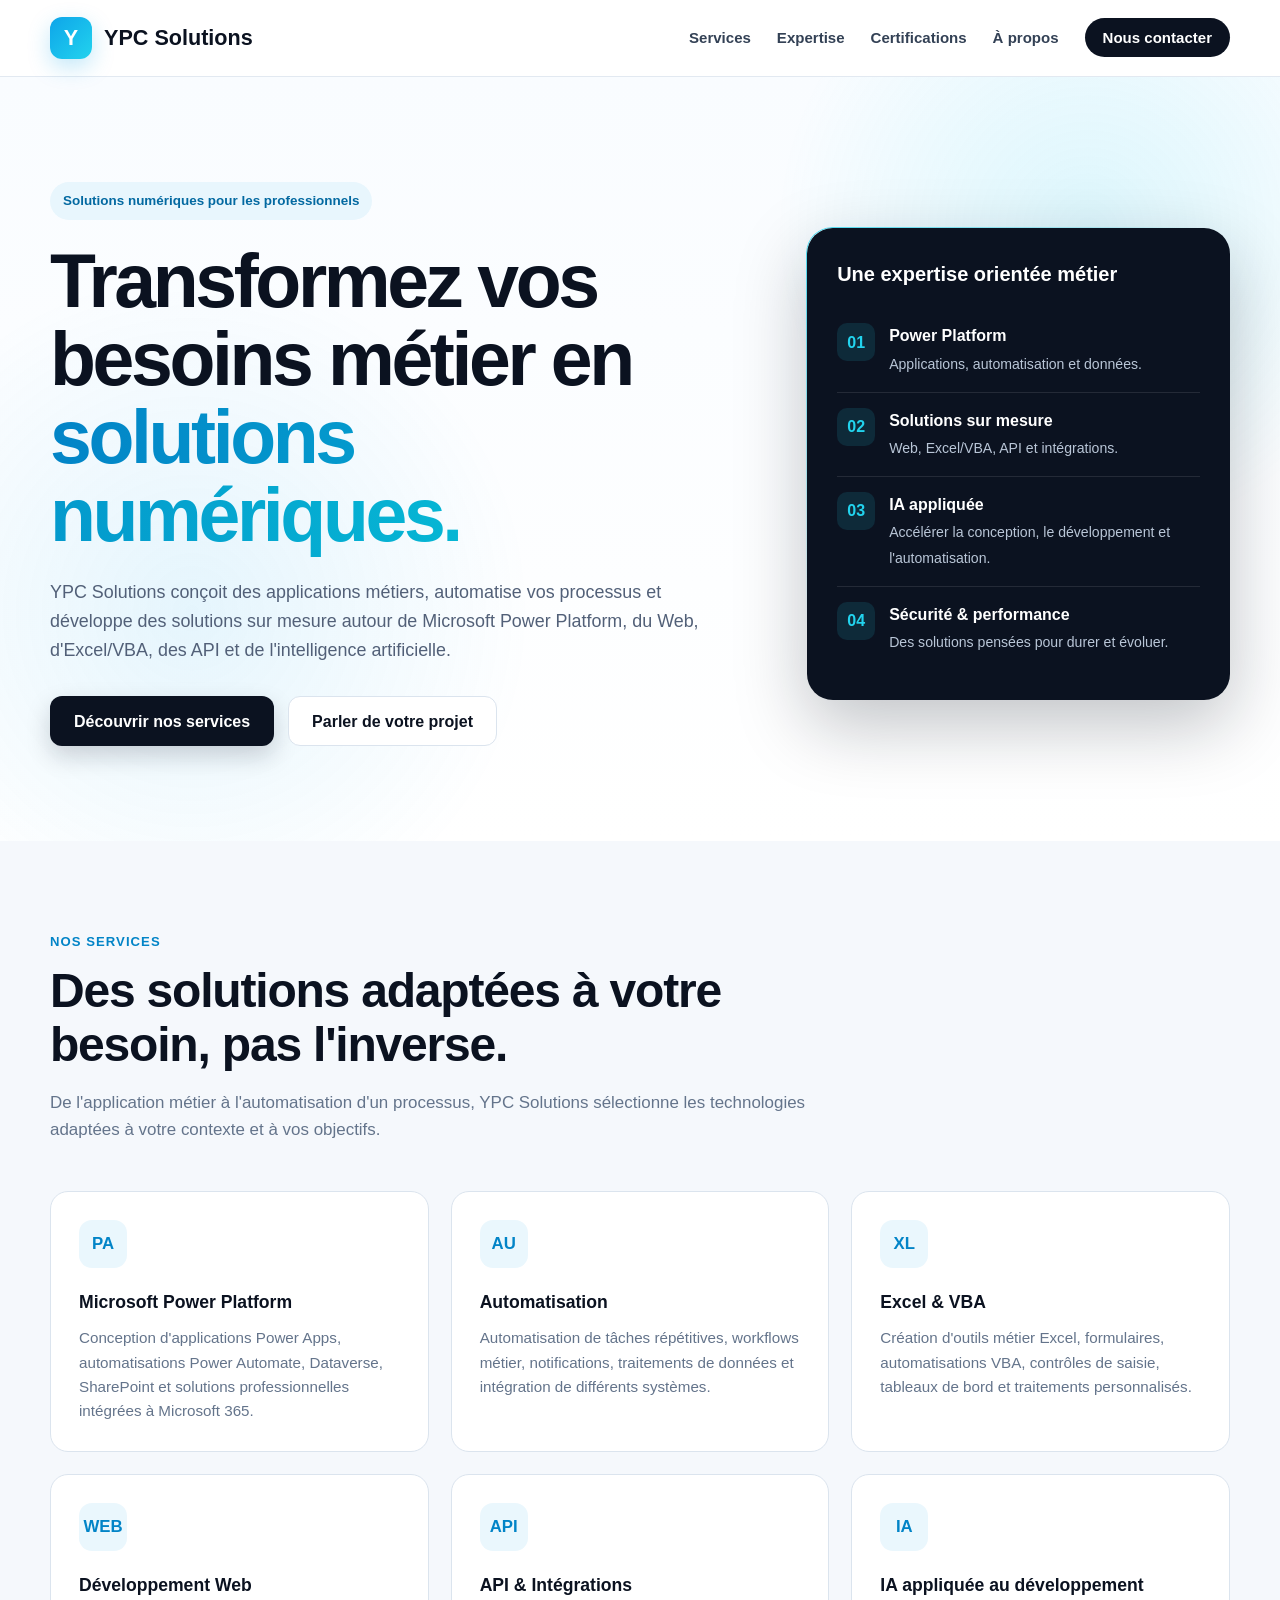
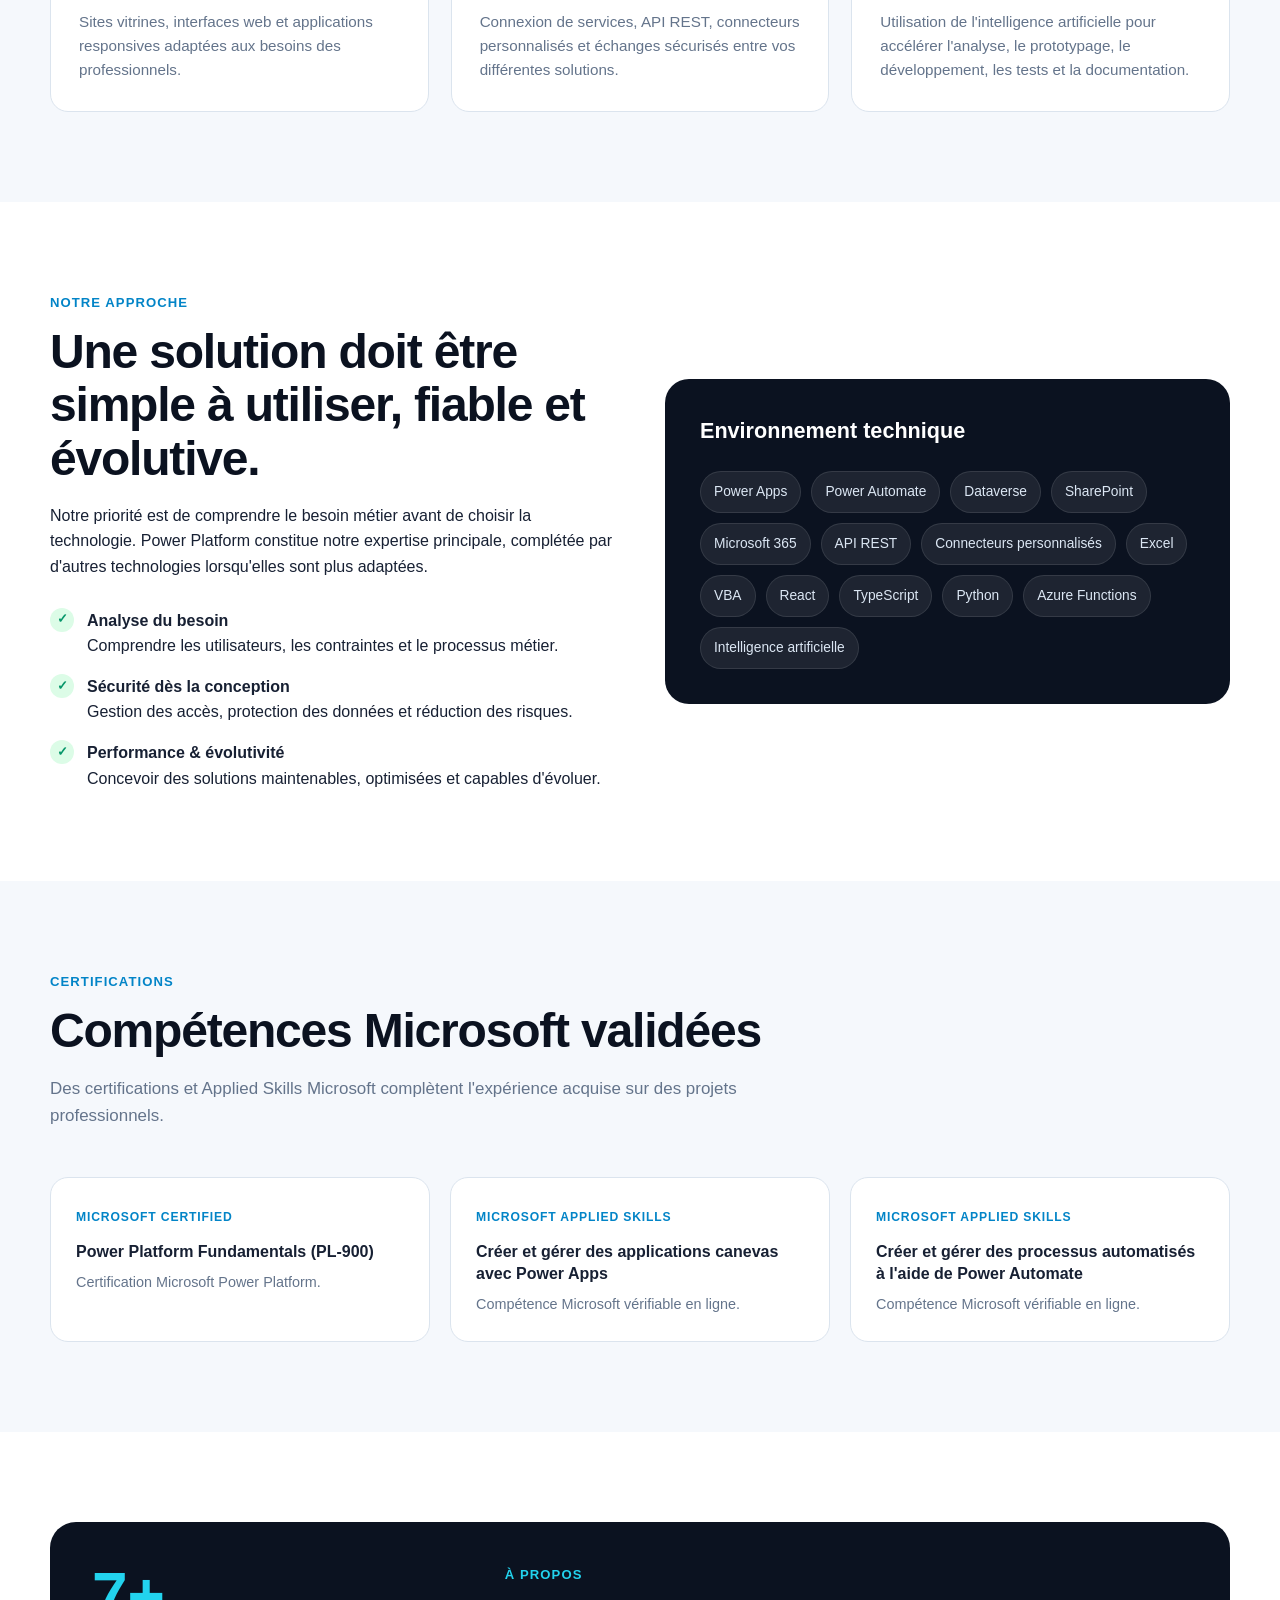
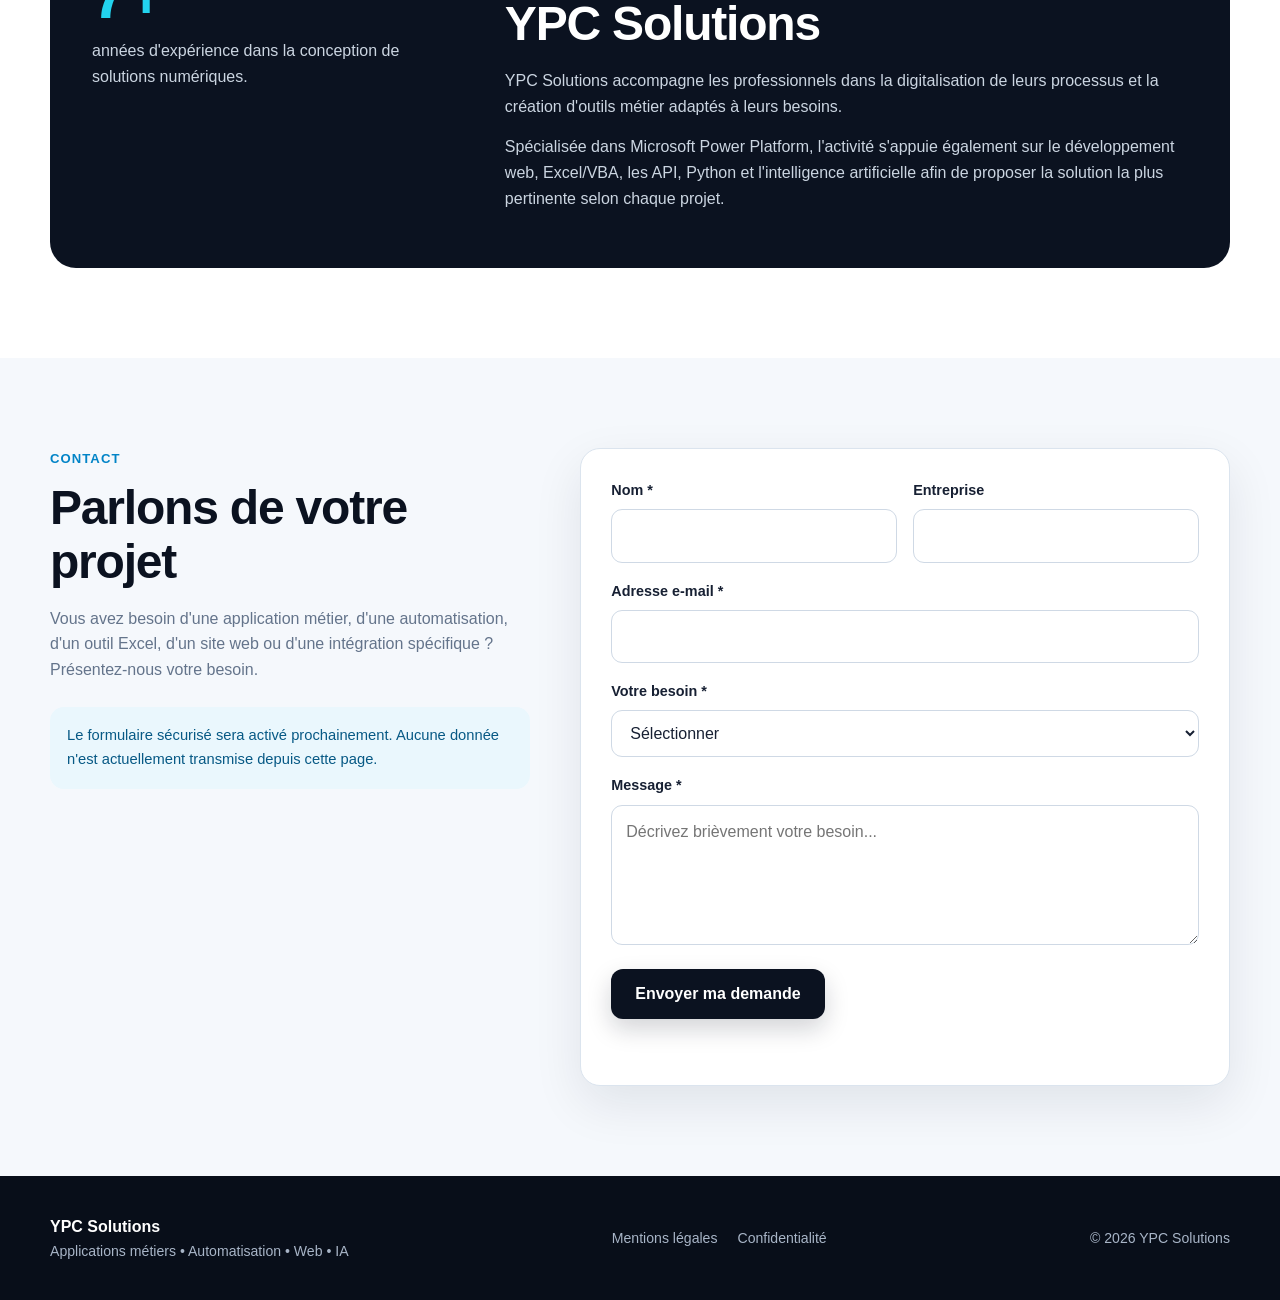
==== index.html @ d655b656 "Create index.html" ====
<!DOCTYPE html>
<html lang="fr">
<head>
  <meta charset="UTF-8">
  <meta name="viewport" content="width=device-width, initial-scale=1.0">

  <title>YPC Solutions | Power Platform, Automatisation, Web & IA</title>

  <meta
    name="description"
    content="YPC Solutions accompagne les entreprises dans la conception d'applications métiers, l'automatisation, Microsoft Power Platform, Excel/VBA, le développement web, les API et l'intelligence artificielle."
  >

  <meta name="robots" content="index, follow">

  <style>
    :root {
      --navy: #0b1220;
      --navy-2: #111c30;
      --blue: #0ea5e9;
      --blue-dark: #0284c7;
      --cyan: #22d3ee;
      --white: #ffffff;
      --light: #f5f8fc;
      --light-2: #eef4f9;
      --text: #172033;
      --muted: #64748b;
      --border: #dbe4ee;
      --success: #059669;
      --radius: 18px;
      --shadow: 0 18px 50px rgba(15, 23, 42, 0.09);
      --max-width: 1180px;
    }

    * {
      margin: 0;
      padding: 0;
      box-sizing: border-box;
    }

    html {
      scroll-behavior: smooth;
    }

    body {
      font-family:
        Inter,
        -apple-system,
        BlinkMacSystemFont,
        "Segoe UI",
        Roboto,
        Arial,
        sans-serif;
      color: var(--text);
      background: var(--white);
      line-height: 1.6;
    }

    a {
      color: inherit;
      text-decoration: none;
    }

    button,
    input,
    textarea,
    select {
      font: inherit;
    }

    img {
      max-width: 100%;
    }

    .container {
      width: min(calc(100% - 40px), var(--max-width));
      margin: 0 auto;
    }

    /* HEADER */

    header {
      position: sticky;
      top: 0;
      z-index: 1000;
      background: rgba(255, 255, 255, 0.96);
      backdrop-filter: blur(14px);
      border-bottom: 1px solid rgba(219, 228, 238, 0.8);
    }

    .navbar {
      min-height: 76px;
      display: flex;
      align-items: center;
      justify-content: space-between;
      gap: 30px;
    }

    .brand {
      display: flex;
      align-items: center;
      gap: 12px;
      font-weight: 800;
      font-size: 1.35rem;
      color: var(--navy);
    }

    .brand-symbol {
      width: 42px;
      height: 42px;
      border-radius: 12px;
      display: grid;
      place-items: center;
      color: white;
      background:
        linear-gradient(135deg, var(--blue), var(--cyan));
      font-weight: 900;
      box-shadow: 0 8px 22px rgba(14, 165, 233, 0.25);
    }

    nav ul {
      list-style: none;
      display: flex;
      align-items: center;
      gap: 26px;
    }

    nav a {
      font-size: 0.94rem;
      font-weight: 600;
      color: #334155;
      transition: 0.2s;
    }

    nav a:hover {
      color: var(--blue-dark);
    }

    .nav-contact {
      padding: 11px 18px;
      border-radius: 999px;
      background: var(--navy);
      color: white !important;
    }

    .menu-button {
      display: none;
      width: 44px;
      height: 44px;
      border: none;
      border-radius: 10px;
      background: var(--light);
      cursor: pointer;
      font-size: 1.4rem;
    }

    /* HERO */

    .hero {
      position: relative;
      overflow: hidden;
      padding: 105px 0 95px;
      background:
        radial-gradient(circle at 85% 20%, rgba(34, 211, 238, 0.14), transparent 25%),
        radial-gradient(circle at 15% 70%, rgba(14, 165, 233, 0.1), transparent 28%),
        linear-gradient(180deg, #f9fcff 0%, #ffffff 100%);
    }

    .hero-grid {
      display: grid;
      grid-template-columns: 1.3fr 0.8fr;
      gap: 70px;
      align-items: center;
    }

    .eyebrow {
      display: inline-flex;
      align-items: center;
      gap: 8px;
      padding: 8px 13px;
      margin-bottom: 22px;
      border-radius: 999px;
      background: #e8f6fd;
      color: #0369a1;
      font-size: 0.84rem;
      font-weight: 700;
    }

    h1 {
      max-width: 800px;
      font-size: clamp(2.5rem, 6vw, 4.7rem);
      line-height: 1.04;
      letter-spacing: -0.045em;
      color: var(--navy);
      margin-bottom: 24px;
    }

    .gradient-text {
      background: linear-gradient(90deg, #0284c7, #06b6d4);
      -webkit-background-clip: text;
      background-clip: text;
      color: transparent;
    }

    .hero p {
      max-width: 720px;
      font-size: 1.12rem;
      color: #526078;
      margin-bottom: 32px;
    }

    .hero-actions {
      display: flex;
      flex-wrap: wrap;
      gap: 14px;
    }

    .btn {
      display: inline-flex;
      align-items: center;
      justify-content: center;
      min-height: 50px;
      padding: 0 23px;
      border-radius: 12px;
      font-weight: 700;
      transition: 0.2s ease;
      border: 1px solid transparent;
    }

    .btn-primary {
      background: var(--navy);
      color: white;
      box-shadow: 0 10px 25px rgba(11, 18, 32, 0.18);
    }

    .btn-primary:hover {
      transform: translateY(-2px);
      background: #17233a;
    }

    .btn-secondary {
      background: white;
      color: var(--navy);
      border-color: var(--border);
    }

    .btn-secondary:hover {
      transform: translateY(-2px);
      border-color: #94a3b8;
    }

    .hero-panel {
      position: relative;
      padding: 30px;
      border-radius: 26px;
      background: var(--navy);
      color: white;
      box-shadow: 0 25px 70px rgba(11, 18, 32, 0.25);
    }

    .hero-panel::before {
      content: "";
      position: absolute;
      inset: -1px;
      border-radius: inherit;
      padding: 1px;
      background: linear-gradient(135deg, rgba(34,211,238,.8), transparent 45%);
      -webkit-mask:
        linear-gradient(#fff 0 0) content-box,
        linear-gradient(#fff 0 0);
      -webkit-mask-composite: xor;
      mask-composite: exclude;
      pointer-events: none;
    }

    .hero-panel h3 {
      font-size: 1.25rem;
      margin-bottom: 18px;
    }

    .capability {
      display: flex;
      gap: 14px;
      padding: 15px 0;
      border-bottom: 1px solid rgba(255,255,255,.1);
    }

    .capability:last-child {
      border-bottom: none;
    }

    .capability-icon {
      flex: 0 0 38px;
      width: 38px;
      height: 38px;
      display: grid;
      place-items: center;
      border-radius: 10px;
      background: rgba(34, 211, 238, .12);
      color: var(--cyan);
      font-weight: 800;
    }

    .capability strong {
      display: block;
      margin-bottom: 2px;
    }

    .capability span {
      font-size: .88rem;
      color: #b9c6d7;
    }

    /* SECTIONS */

    section {
      padding: 90px 0;
    }

    .section-alt {
      background: var(--light);
    }

    .section-heading {
      max-width: 760px;
      margin-bottom: 48px;
    }

    .section-label {
      color: var(--blue-dark);
      font-size: .82rem;
      font-weight: 800;
      letter-spacing: .08em;
      text-transform: uppercase;
      margin-bottom: 12px;
    }

    h2 {
      color: var(--navy);
      font-size: clamp(2rem, 4vw, 3rem);
      line-height: 1.12;
      letter-spacing: -.025em;
      margin-bottom: 17px;
    }

    .section-heading p {
      color: var(--muted);
      font-size: 1.06rem;
    }

    /* SERVICES */

    .services-grid {
      display: grid;
      grid-template-columns: repeat(3, 1fr);
      gap: 22px;
    }

    .service-card {
      background: white;
      border: 1px solid var(--border);
      border-radius: var(--radius);
      padding: 28px;
      transition: .25s ease;
    }

    .service-card:hover {
      transform: translateY(-5px);
      box-shadow: var(--shadow);
      border-color: #bae6fd;
    }

    .service-icon {
      width: 48px;
      height: 48px;
      border-radius: 13px;
      display: grid;
      place-items: center;
      margin-bottom: 20px;
      background: #eaf7fd;
      color: var(--blue-dark);
      font-weight: 900;
      font-size: 1.05rem;
    }

    .service-card h3 {
      color: var(--navy);
      margin-bottom: 10px;
      font-size: 1.1rem;
    }

    .service-card p {
      color: var(--muted);
      font-size: .95rem;
    }

    /* APPROCHE */

    .approach-grid {
      display: grid;
      grid-template-columns: 1fr 1fr;
      gap: 50px;
      align-items: center;
    }

    .check-list {
      display: grid;
      gap: 15px;
      margin-top: 28px;
    }

    .check-item {
      display: flex;
      gap: 13px;
      align-items: flex-start;
    }

    .check {
      flex: 0 0 24px;
      width: 24px;
      height: 24px;
      display: grid;
      place-items: center;
      border-radius: 50%;
      background: #dcfce7;
      color: var(--success);
      font-size: .8rem;
      font-weight: 900;
    }

    .tech-panel {
      background: var(--navy);
      padding: 35px;
      border-radius: 24px;
      color: white;
    }

    .tech-panel h3 {
      font-size: 1.35rem;
      margin-bottom: 22px;
    }

    .tags {
      display: flex;
      flex-wrap: wrap;
      gap: 10px;
    }

    .tag {
      padding: 9px 13px;
      border-radius: 999px;
      font-size: .86rem;
      background: rgba(255,255,255,.08);
      border: 1px solid rgba(255,255,255,.1);
      color: #dce7f4;
    }

    /* CERTIFICATIONS */

    .cert-grid {
      display: grid;
      grid-template-columns: repeat(3, 1fr);
      gap: 20px;
    }

    .cert-card {
      padding: 25px;
      border-radius: var(--radius);
      border: 1px solid var(--border);
      background: white;
    }

    .cert-badge {
      display: inline-block;
      color: var(--blue-dark);
      font-weight: 800;
      font-size: .76rem;
      text-transform: uppercase;
      letter-spacing: .07em;
      margin-bottom: 13px;
    }

    .cert-card h3 {
      font-size: 1rem;
      line-height: 1.4;
      margin-bottom: 8px;
    }

    .cert-card p {
      color: var(--muted);
      font-size: .9rem;
    }

    /* ABOUT */

    .about-card {
      display: grid;
      grid-template-columns: .7fr 1.3fr;
      gap: 45px;
      padding: 42px;
      border-radius: 26px;
      background: var(--navy);
      color: white;
    }

    .about-number {
      font-size: 4rem;
      font-weight: 900;
      line-height: 1;
      color: var(--cyan);
    }

    .about-number-label {
      margin-top: 10px;
      color: #cbd5e1;
    }

    .about-card h2 {
      color: white;
    }

    .about-card p {
      color: #cbd5e1;
      margin-bottom: 15px;
    }

    /* CONTACT */

    .contact-grid {
      display: grid;
      grid-template-columns: .85fr 1.15fr;
      gap: 50px;
    }

    .contact-info p {
      color: var(--muted);
      margin-bottom: 25px;
    }

    .contact-note {
      padding: 17px;
      border-radius: 14px;
      background: #eaf7fd;
      color: #075985;
      font-size: .92rem;
    }

    form {
      background: white;
      border: 1px solid var(--border);
      box-shadow: var(--shadow);
      padding: 30px;
      border-radius: 20px;
    }

    .form-row {
      display: grid;
      grid-template-columns: 1fr 1fr;
      gap: 16px;
    }

    .field {
      margin-bottom: 17px;
    }

    label {
      display: block;
      margin-bottom: 7px;
      font-weight: 700;
      font-size: .9rem;
    }

    input,
    textarea,
    select {
      width: 100%;
      border: 1px solid #cfd9e5;
      border-radius: 11px;
      padding: 13px 14px;
      outline: none;
      color: var(--text);
      background: white;
      transition: .2s;
    }

    textarea {
      min-height: 140px;
      resize: vertical;
    }

    input:focus,
    textarea:focus,
    select:focus {
      border-color: var(--blue);
      box-shadow: 0 0 0 3px rgba(14,165,233,.12);
    }

    .honeypot {
      position: absolute !important;
      left: -9999px !important;
      opacity: 0 !important;
      pointer-events: none !important;
    }

    .form-status {
      margin-top: 12px;
      font-size: .9rem;
      min-height: 24px;
    }

    /* FOOTER */

    footer {
      background: #080e19;
      color: #a8b5c7;
      padding: 38px 0;
    }

    .footer-content {
      display: flex;
      justify-content: space-between;
      align-items: center;
      gap: 30px;
      font-size: .88rem;
    }

    .footer-brand {
      color: white;
      font-weight: 800;
      font-size: 1rem;
    }

    .footer-links {
      display: flex;
      gap: 20px;
    }

    .footer-links a:hover {
      color: white;
    }

    /* RESPONSIVE */

    @media (max-width: 950px) {
      .hero-grid,
      .approach-grid,
      .contact-grid,
      .about-card {
        grid-template-columns: 1fr;
      }

      .services-grid,
      .cert-grid {
        grid-template-columns: repeat(2, 1fr);
      }

      nav ul {
        display: none;
        position: absolute;
        top: 76px;
        left: 0;
        right: 0;
        flex-direction: column;
        align-items: stretch;
        padding: 20px;
        background: white;
        border-bottom: 1px solid var(--border);
        box-shadow: 0 12px 25px rgba(0,0,0,.07);
      }

      nav ul.open {
        display: flex;
      }

      .menu-button {
        display: block;
      }
    }

    @media (max-width: 640px) {
      .container {
        width: min(calc(100% - 28px), var(--max-width));
      }

      .hero {
        padding: 75px 0 65px;
      }

      section {
        padding: 65px 0;
      }

      .services-grid,
      .cert-grid,
      .form-row {
        grid-template-columns: 1fr;
      }

      .hero-panel,
      .about-card {
        padding: 26px;
      }

      .footer-content {
        flex-direction: column;
        align-items: flex-start;
      }
    }
  </style>
</head>

<body>

<header>
  <div class="container navbar">

    <a class="brand" href="#accueil">
      <span class="brand-symbol">Y</span>
      <span>YPC Solutions</span>
    </a>

    <nav>
      <button
        class="menu-button"
        id="menuButton"
        aria-label="Ouvrir le menu"
        aria-expanded="false">
        ☰
      </button>

      <ul id="navMenu">
        <li><a href="#services">Services</a></li>
        <li><a href="#expertise">Expertise</a></li>
        <li><a href="#certifications">Certifications</a></li>
        <li><a href="#apropos">À propos</a></li>
        <li><a class="nav-contact" href="#contact">Nous contacter</a></li>
      </ul>
    </nav>

  </div>
</header>

<main>

  <!-- HERO -->
  <section class="hero" id="accueil">
    <div class="container hero-grid">

      <div>
        <div class="eyebrow">
          Solutions numériques pour les professionnels
        </div>

        <h1>
          Transformez vos besoins métier en
          <span class="gradient-text">solutions numériques.</span>
        </h1>

        <p>
          YPC Solutions conçoit des applications métiers,
          automatise vos processus et développe des solutions
          sur mesure autour de Microsoft Power Platform,
          du Web, d'Excel/VBA, des API et de l'intelligence artificielle.
        </p>

        <div class="hero-actions">
          <a class="btn btn-primary" href="#services">
            Découvrir nos services
          </a>

          <a class="btn btn-secondary" href="#contact">
            Parler de votre projet
          </a>
        </div>
      </div>

      <div class="hero-panel">
        <h3>Une expertise orientée métier</h3>

        <div class="capability">
          <div class="capability-icon">01</div>
          <div>
            <strong>Power Platform</strong>
            <span>Applications, automatisation et données.</span>
          </div>
        </div>

        <div class="capability">
          <div class="capability-icon">02</div>
          <div>
            <strong>Solutions sur mesure</strong>
            <span>Web, Excel/VBA, API et intégrations.</span>
          </div>
        </div>

        <div class="capability">
          <div class="capability-icon">03</div>
          <div>
            <strong>IA appliquée</strong>
            <span>Accélérer la conception, le développement et l'automatisation.</span>
          </div>
        </div>

        <div class="capability">
          <div class="capability-icon">04</div>
          <div>
            <strong>Sécurité & performance</strong>
            <span>Des solutions pensées pour durer et évoluer.</span>
          </div>
        </div>

      </div>
    </div>
  </section>


  <!-- SERVICES -->
  <section id="services" class="section-alt">
    <div class="container">

      <div class="section-heading">
        <div class="section-label">Nos services</div>

        <h2>
          Des solutions adaptées à votre besoin,
          pas l'inverse.
        </h2>

        <p>
          De l'application métier à l'automatisation d'un processus,
          YPC Solutions sélectionne les technologies adaptées
          à votre contexte et à vos objectifs.
        </p>
      </div>


      <div class="services-grid">

        <article class="service-card">
          <div class="service-icon">PA</div>
          <h3>Microsoft Power Platform</h3>
          <p>
            Conception d'applications Power Apps, automatisations
            Power Automate, Dataverse, SharePoint et solutions
            professionnelles intégrées à Microsoft 365.
          </p>
        </article>

        <article class="service-card">
          <div class="service-icon">AU</div>
          <h3>Automatisation</h3>
          <p>
            Automatisation de tâches répétitives, workflows métier,
            notifications, traitements de données et intégration
            de différents systèmes.
          </p>
        </article>

        <article class="service-card">
          <div class="service-icon">XL</div>
          <h3>Excel & VBA</h3>
          <p>
            Création d'outils métier Excel, formulaires,
            automatisations VBA, contrôles de saisie,
            tableaux de bord et traitements personnalisés.
          </p>
        </article>

        <article class="service-card">
          <div class="service-icon">WEB</div>
          <h3>Développement Web</h3>
          <p>
            Sites vitrines, interfaces web et applications
            responsives adaptées aux besoins des professionnels.
          </p>
        </article>

        <article class="service-card">
          <div class="service-icon">API</div>
          <h3>API & Intégrations</h3>
          <p>
            Connexion de services, API REST, connecteurs personnalisés
            et échanges sécurisés entre vos différentes solutions.
          </p>
        </article>

        <article class="service-card">
          <div class="service-icon">IA</div>
          <h3>IA appliquée au développement</h3>
          <p>
            Utilisation de l'intelligence artificielle pour accélérer
            l'analyse, le prototypage, le développement,
            les tests et la documentation.
          </p>
        </article>

      </div>
    </div>
  </section>


  <!-- EXPERTISE -->
  <section id="expertise">
    <div class="container approach-grid">

      <div>
        <div class="section-label">Notre approche</div>

        <h2>
          Une solution doit être simple à utiliser,
          fiable et évolutive.
        </h2>

        <p>
          Notre priorité est de comprendre le besoin métier avant
          de choisir la technologie. Power Platform constitue notre
          expertise principale, complétée par d'autres technologies
          lorsqu'elles sont plus adaptées.
        </p>

        <div class="check-list">

          <div class="check-item">
            <span class="check">✓</span>
            <div>
              <strong>Analyse du besoin</strong><br>
              Comprendre les utilisateurs, les contraintes
              et le processus métier.
            </div>
          </div>

          <div class="check-item">
            <span class="check">✓</span>
            <div>
              <strong>Sécurité dès la conception</strong><br>
              Gestion des accès, protection des données
              et réduction des risques.
            </div>
          </div>

          <div class="check-item">
            <span class="check">✓</span>
            <div>
              <strong>Performance & évolutivité</strong><br>
              Concevoir des solutions maintenables,
              optimisées et capables d'évoluer.
            </div>
          </div>

        </div>
      </div>


      <div class="tech-panel">

        <h3>Environnement technique</h3>

        <div class="tags">
          <span class="tag">Power Apps</span>
          <span class="tag">Power Automate</span>
          <span class="tag">Dataverse</span>
          <span class="tag">SharePoint</span>
          <span class="tag">Microsoft 365</span>
          <span class="tag">API REST</span>
          <span class="tag">Connecteurs personnalisés</span>
          <span class="tag">Excel</span>
          <span class="tag">VBA</span>
          <span class="tag">React</span>
          <span class="tag">TypeScript</span>
          <span class="tag">Python</span>
          <span class="tag">Azure Functions</span>
          <span class="tag">Intelligence artificielle</span>
        </div>

      </div>
    </div>
  </section>


  <!-- CERTIFICATIONS -->
  <section id="certifications" class="section-alt">
    <div class="container">

      <div class="section-heading">
        <div class="section-label">Certifications</div>

        <h2>Compétences Microsoft validées</h2>

        <p>
          Des certifications et Applied Skills Microsoft
          complètent l'expérience acquise sur des projets professionnels.
        </p>
      </div>


      <div class="cert-grid">

        <article class="cert-card">
          <span class="cert-badge">Microsoft Certified</span>
          <h3>
            Power Platform Fundamentals
            (PL-900)
          </h3>
          <p>
            Certification Microsoft Power Platform.
          </p>
        </article>

        <article class="cert-card">
          <span class="cert-badge">Microsoft Applied Skills</span>
          <h3>
            Créer et gérer des applications canevas avec Power Apps
          </h3>
          <p>
            Compétence Microsoft vérifiable en ligne.
          </p>
        </article>

        <article class="cert-card">
          <span class="cert-badge">Microsoft Applied Skills</span>
          <h3>
            Créer et gérer des processus automatisés
            à l'aide de Power Automate
          </h3>
          <p>
            Compétence Microsoft vérifiable en ligne.
          </p>
        </article>

      </div>
    </div>
  </section>


  <!-- A PROPOS -->
  <section id="apropos">
    <div class="container">

      <div class="about-card">

        <div>
          <div class="about-number">7+</div>
          <div class="about-number-label">
            années d'expérience dans la conception
            de solutions numériques.
          </div>
        </div>

        <div>
          <div class="section-label" style="color:#22d3ee;">
            À propos
          </div>

          <h2>YPC Solutions</h2>

          <p>
            YPC Solutions accompagne les professionnels dans la
            digitalisation de leurs processus et la création
            d'outils métier adaptés à leurs besoins.
          </p>

          <p>
            Spécialisée dans Microsoft Power Platform,
            l'activité s'appuie également sur le développement web,
            Excel/VBA, les API, Python et l'intelligence artificielle
            afin de proposer la solution la plus pertinente
            selon chaque projet.
          </p>

        </div>

      </div>
    </div>
  </section>


  <!-- CONTACT -->
  <section id="contact" class="section-alt">
    <div class="container contact-grid">

      <div class="contact-info">

        <div class="section-label">
          Contact
        </div>

        <h2>
          Parlons de votre projet
        </h2>

        <p>
          Vous avez besoin d'une application métier,
          d'une automatisation, d'un outil Excel,
          d'un site web ou d'une intégration spécifique ?
          Présentez-nous votre besoin.
        </p>

        <div class="contact-note">
          Le formulaire sécurisé sera activé prochainement.
          Aucune donnée n'est actuellement transmise depuis cette page.
        </div>

      </div>


      <form id="contactForm" novalidate>

        <div class="form-row">

          <div class="field">
            <label for="name">Nom *</label>
            <input
              id="name"
              name="name"
              type="text"
              maxlength="80"
              autocomplete="name"
              required
            >
          </div>

          <div class="field">
            <label for="company">Entreprise</label>
            <input
              id="company"
              name="company"
              type="text"
              maxlength="100"
              autocomplete="organization"
            >
          </div>

        </div>


        <div class="field">
          <label for="email">Adresse e-mail *</label>
          <input
            id="email"
            name="email"
            type="email"
            maxlength="120"
            autocomplete="email"
            required
          >
        </div>


        <div class="field">
          <label for="subject">Votre besoin *</label>

          <select id="subject" name="subject" required>
            <option value="">Sélectionner</option>
            <option>Power Platform</option>
            <option>Automatisation</option>
            <option>Excel / VBA</option>
            <option>Développement Web</option>
            <option>API / Intégration</option>
            <option>Intelligence artificielle</option>
            <option>Autre projet</option>
          </select>
        </div>


        <div class="field">
          <label for="message">Message *</label>

          <textarea
            id="message"
            name="message"
            maxlength="2000"
            placeholder="Décrivez brièvement votre besoin..."
            required
          ></textarea>
        </div>


        <!-- Champ invisible anti-bot -->
        <div class="honeypot" aria-hidden="true">
          <label for="website">Site internet</label>
          <input
            id="website"
            name="website"
            type="text"
            tabindex="-1"
            autocomplete="off"
          >
        </div>


        <button class="btn btn-primary" type="submit">
          Envoyer ma demande
        </button>

        <div
          class="form-status"
          id="formStatus"
          aria-live="polite">
        </div>

      </form>

    </div>
  </section>

</main>


<footer>
  <div class="container footer-content">

    <div>
      <div class="footer-brand">
        YPC Solutions
      </div>

      <div>
        Applications métiers • Automatisation • Web • IA
      </div>
    </div>

    <div class="footer-links">
      <a href="#">Mentions légales</a>
      <a href="#">Confidentialité</a>
    </div>

    <div>
      © <span id="year"></span> YPC Solutions
    </div>

  </div>
</footer>


<script>
  const menuButton = document.getElementById("menuButton");
  const navMenu = document.getElementById("navMenu");

  menuButton.addEventListener("click", () => {
    const opened = navMenu.classList.toggle("open");

    menuButton.setAttribute(
      "aria-expanded",
      opened ? "true" : "false"
    );
  });


  document.querySelectorAll("#navMenu a").forEach(link => {
    link.addEventListener("click", () => {
      navMenu.classList.remove("open");
      menuButton.setAttribute("aria-expanded", "false");
    });
  });


  document.getElementById("year").textContent =
    new Date().getFullYear();


  const form = document.getElementById("contactForm");
  const status = document.getElementById("formStatus");

  form.addEventListener("submit", function(event) {

    event.preventDefault();

    const honeypot =
      document.getElementById("website").value.trim();

    if (honeypot !== "") {
      return;
    }

    if (!form.checkValidity()) {

      status.textContent =
        "Merci de compléter correctement les champs obligatoires.";

      status.style.color = "#b91c1c";

      form.reportValidity();

      return;
    }

    status.textContent =
      "Le formulaire est prêt. L'envoi sécurisé sera activé à l'étape suivante.";

    status.style.color = "#047857";
  });
</script>

</body>
</html>
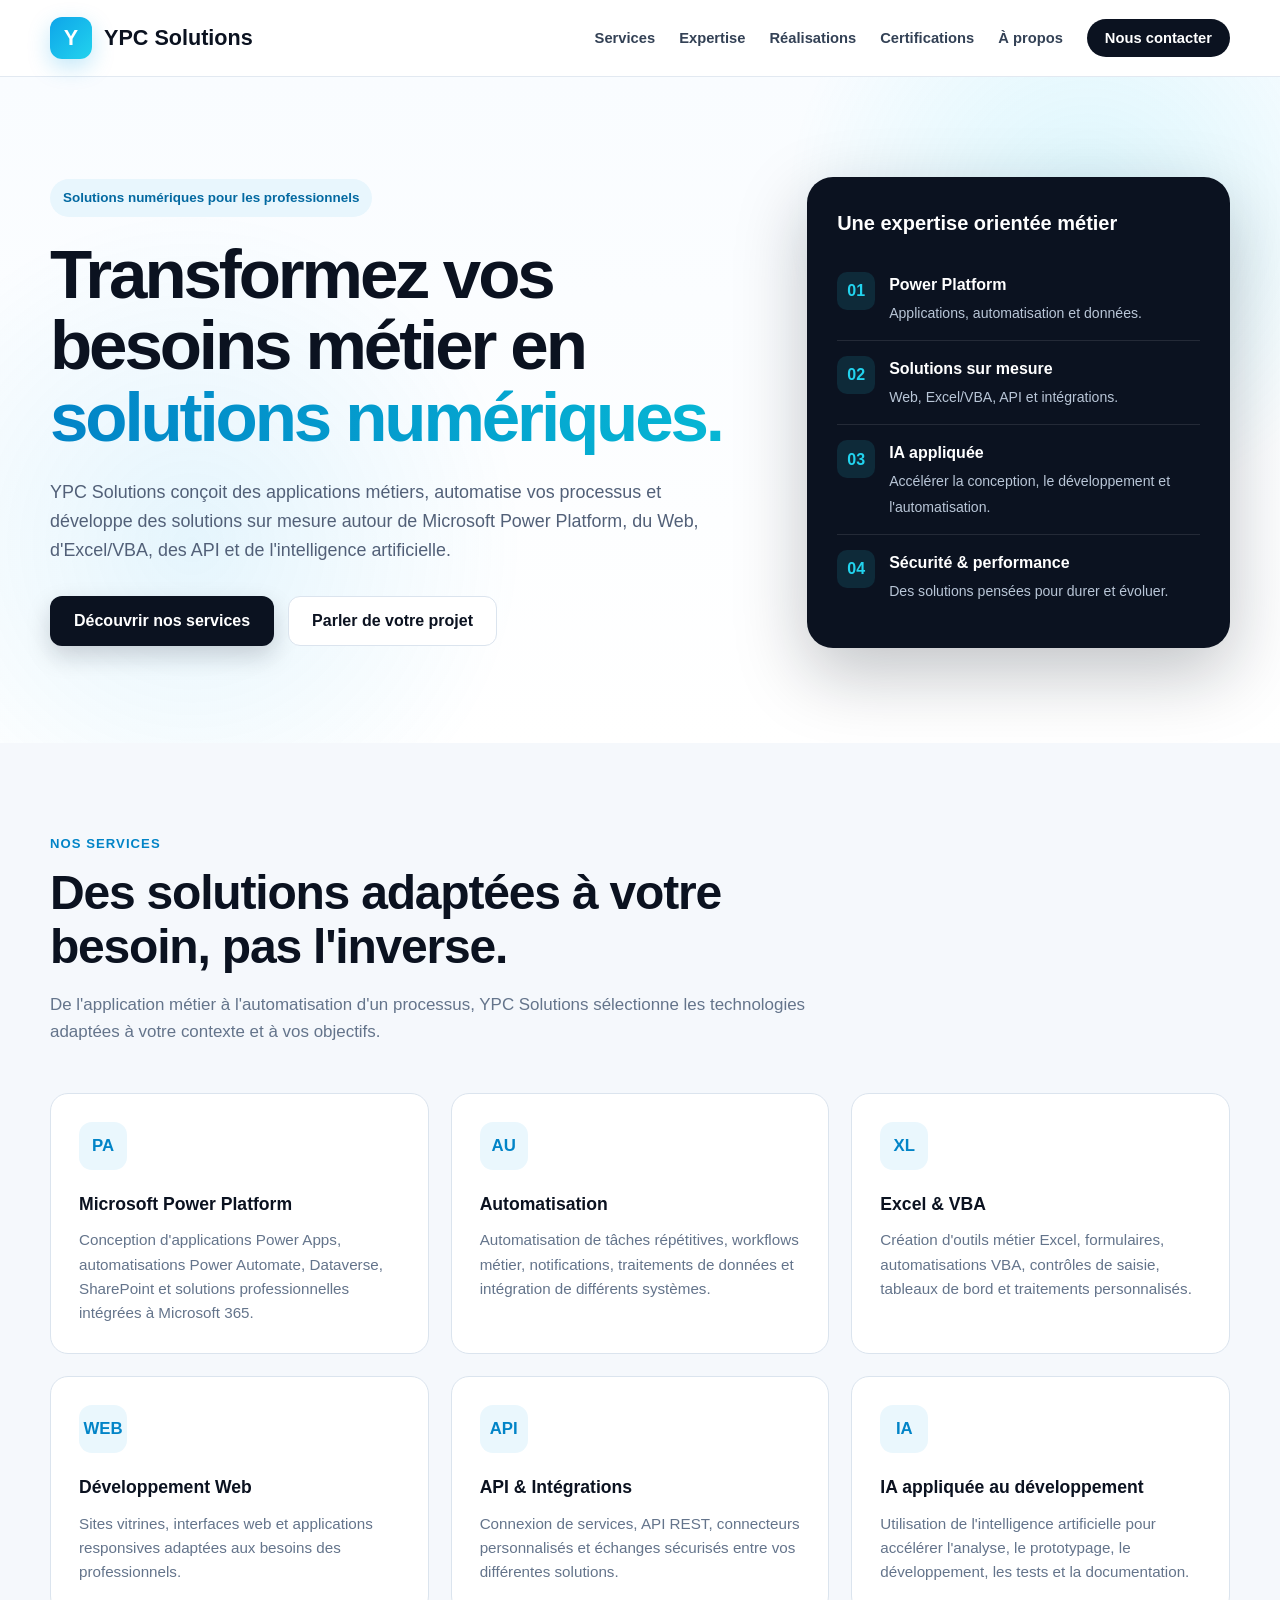
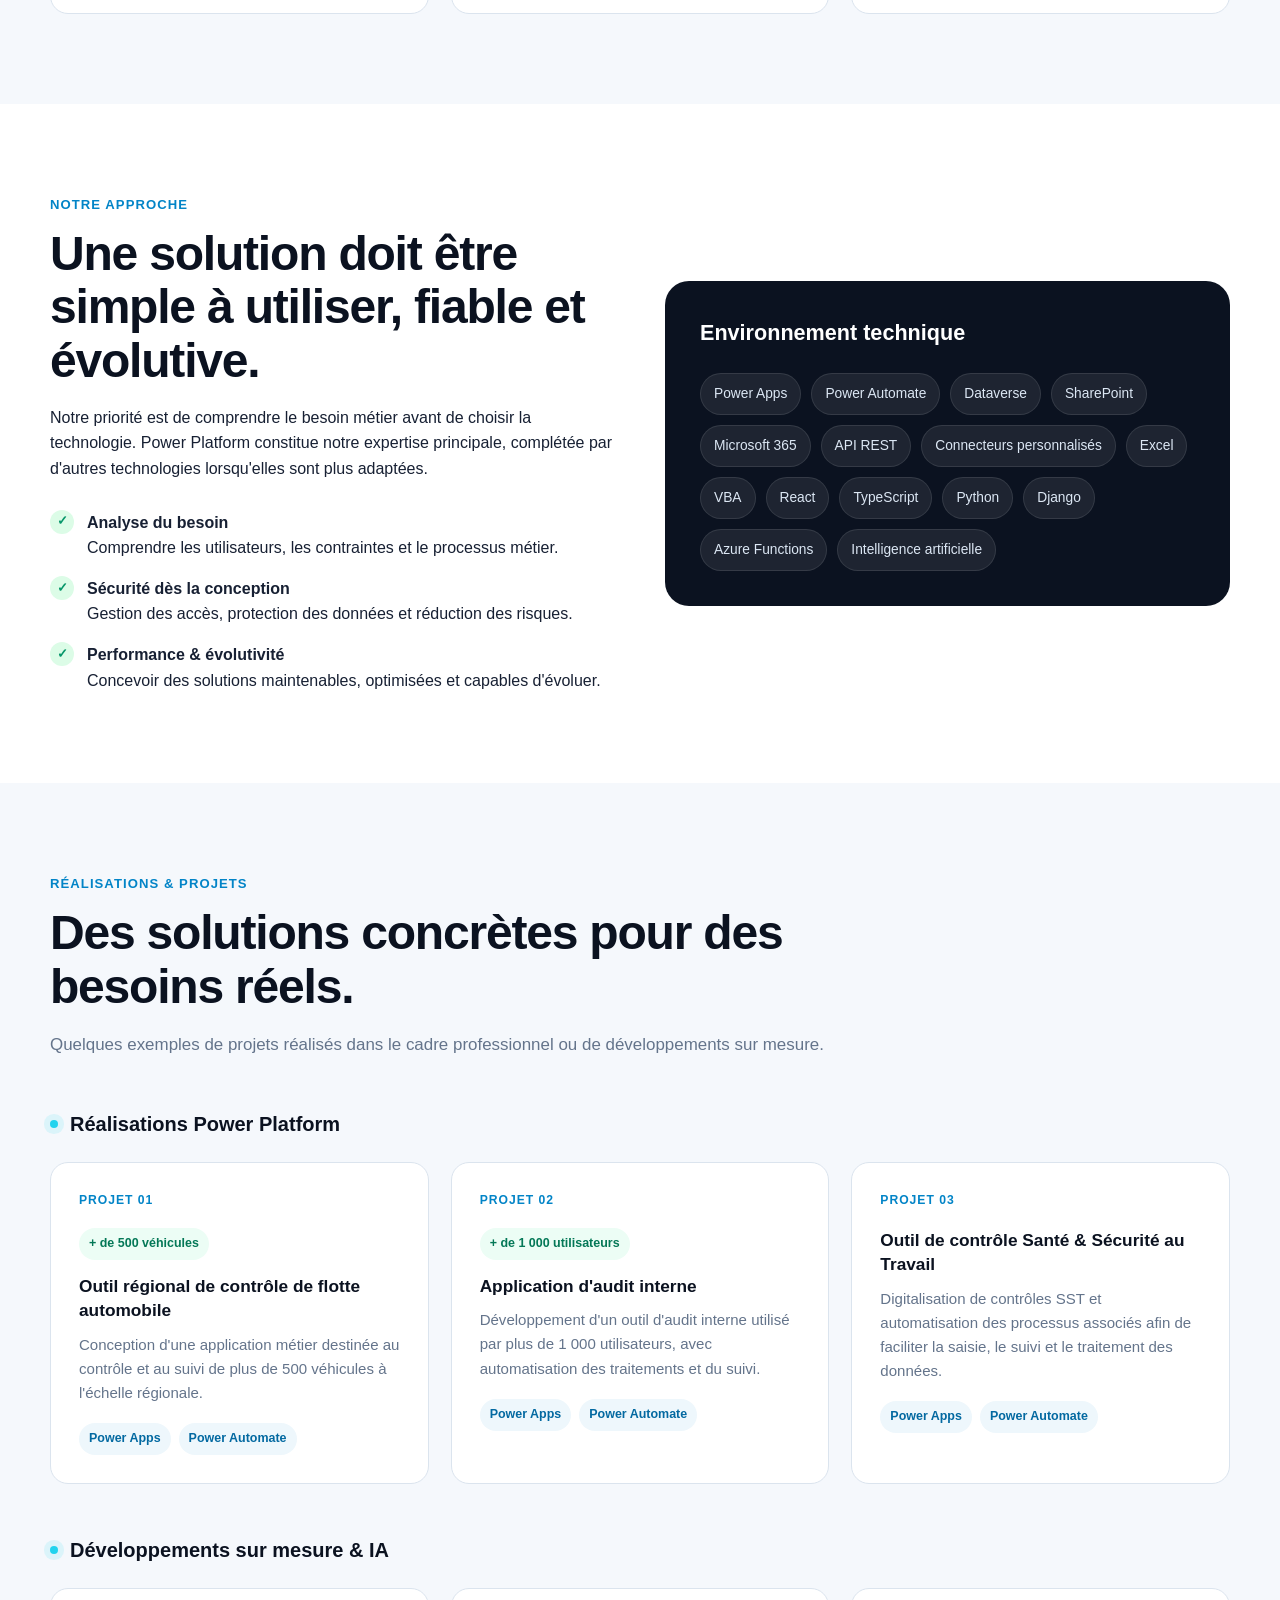
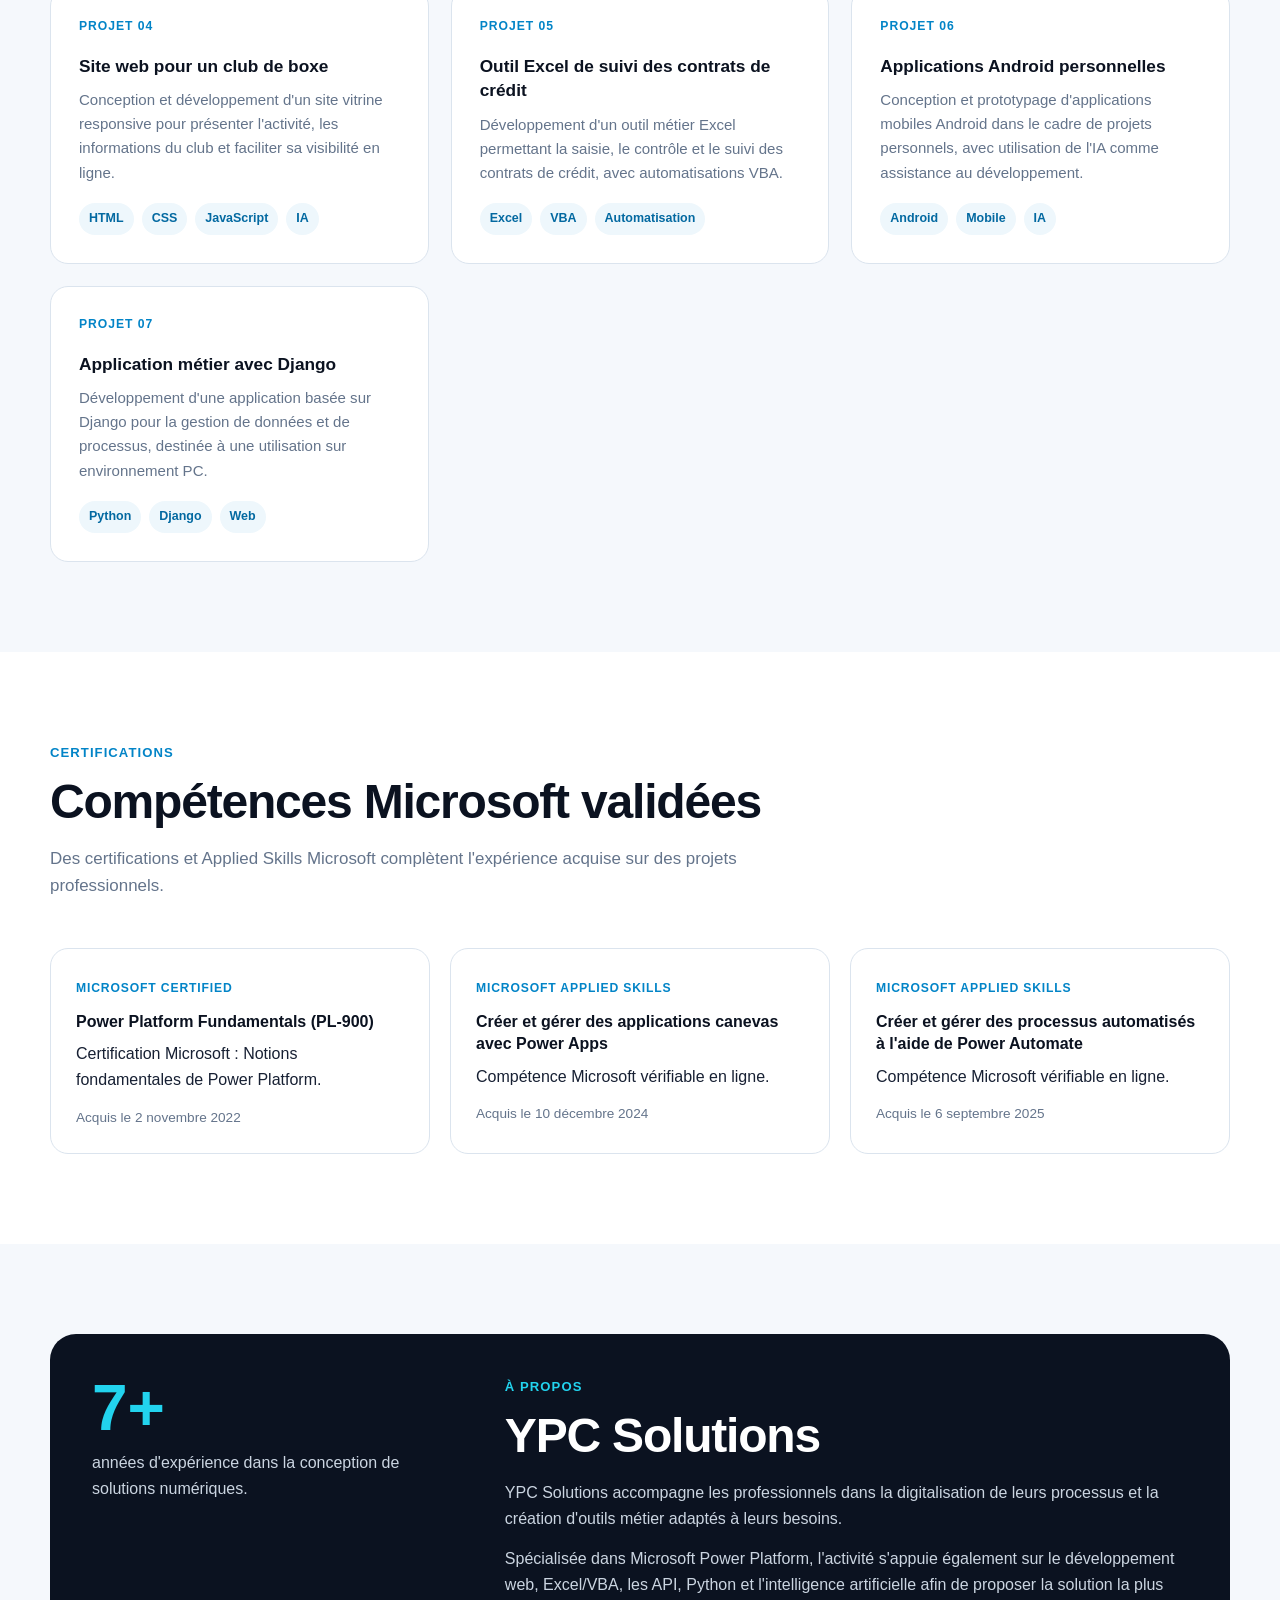
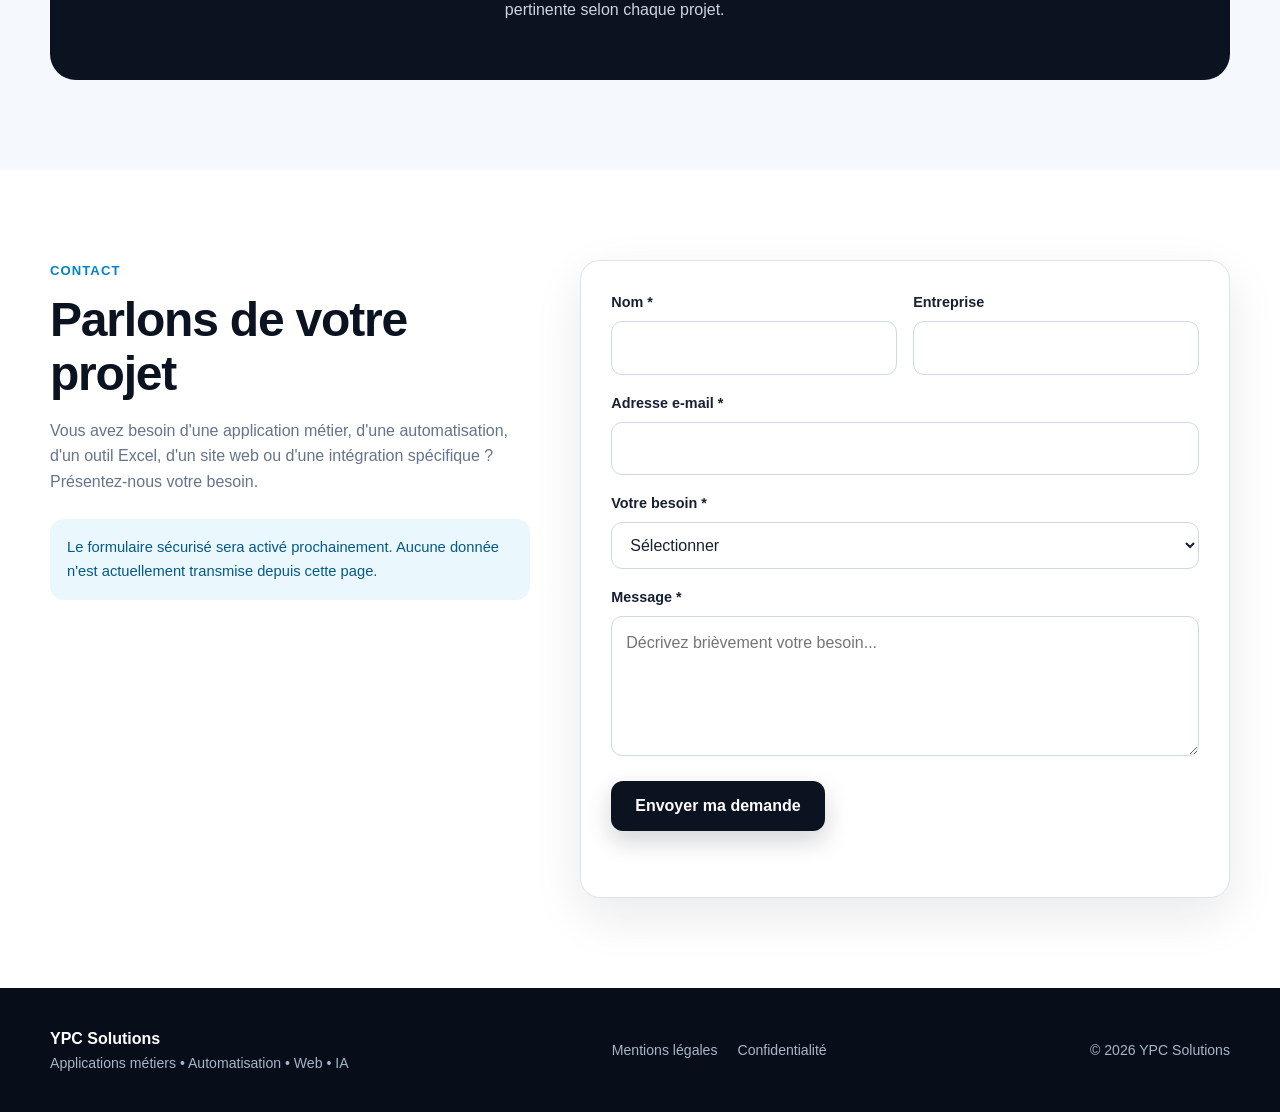
==== commit 3ac9c927: "Update index.html" ====
--- a/index.html
+++ b/index.html
@@ -2,13 +2,19 @@
 <html lang="fr">
 <head>
   <meta charset="UTF-8">
-  <meta name="viewport" content="width=device-width, initial-scale=1.0">
-
-  <title>YPC Solutions | Power Platform, Automatisation, Web & IA</title>
+
+  <meta
+    name="viewport"
+    content="width=device-width, initial-scale=1.0"
+  >
+
+  <title>
+    YPC Solutions | Power Platform, Automatisation, Web & IA
+  </title>
 
   <meta
     name="description"
-    content="YPC Solutions accompagne les entreprises dans la conception d'applications métiers, l'automatisation, Microsoft Power Platform, Excel/VBA, le développement web, les API et l'intelligence artificielle."
+    content="YPC Solutions accompagne les professionnels dans la conception d'applications métiers, l'automatisation, Microsoft Power Platform, Excel/VBA, le développement web, les API et l'intelligence artificielle."
   >
 
   <meta name="robots" content="index, follow">
@@ -51,6 +57,7 @@
         Roboto,
         Arial,
         sans-serif;
+
       color: var(--text);
       background: var(--white);
       line-height: 1.6;
@@ -68,10 +75,6 @@
       font: inherit;
     }
 
-    img {
-      max-width: 100%;
-    }
-
     .container {
       width: min(calc(100% - 40px), var(--max-width));
       margin: 0 auto;
@@ -83,16 +86,20 @@
       position: sticky;
       top: 0;
       z-index: 1000;
+
       background: rgba(255, 255, 255, 0.96);
       backdrop-filter: blur(14px);
+
       border-bottom: 1px solid rgba(219, 228, 238, 0.8);
     }
 
     .navbar {
       min-height: 76px;
+
       display: flex;
       align-items: center;
       justify-content: space-between;
+
       gap: 30px;
     }
 
@@ -100,35 +107,53 @@
       display: flex;
       align-items: center;
       gap: 12px;
+
       font-weight: 800;
       font-size: 1.35rem;
+
       color: var(--navy);
     }
 
     .brand-symbol {
       width: 42px;
       height: 42px;
+
       border-radius: 12px;
+
       display: grid;
       place-items: center;
+
       color: white;
+
       background:
-        linear-gradient(135deg, var(--blue), var(--cyan));
+        linear-gradient(
+          135deg,
+          var(--blue),
+          var(--cyan)
+        );
+
       font-weight: 900;
-      box-shadow: 0 8px 22px rgba(14, 165, 233, 0.25);
+
+      box-shadow:
+        0 8px 22px
+        rgba(14, 165, 233, 0.25);
     }
 
     nav ul {
       list-style: none;
+
       display: flex;
       align-items: center;
-      gap: 26px;
+
+      gap: 24px;
     }
 
     nav a {
-      font-size: 0.94rem;
+      font-size: 0.92rem;
       font-weight: 600;
+
       color: #334155;
+
       transition: 0.2s;
     }
 
@@ -138,19 +163,27 @@
 
     .nav-contact {
       padding: 11px 18px;
+
       border-radius: 999px;
+
       background: var(--navy);
+
       color: white !important;
     }
 
     .menu-button {
       display: none;
+
       width: 44px;
       height: 44px;
+
       border: none;
       border-radius: 10px;
+
       background: var(--light);
+
       cursor: pointer;
+
       font-size: 1.4rem;
     }
 
@@ -159,59 +192,99 @@
     .hero {
       position: relative;
       overflow: hidden;
-      padding: 105px 0 95px;
+
+      padding: 100px 0 95px;
+
       background:
-        radial-gradient(circle at 85% 20%, rgba(34, 211, 238, 0.14), transparent 25%),
-        radial-gradient(circle at 15% 70%, rgba(14, 165, 233, 0.1), transparent 28%),
-        linear-gradient(180deg, #f9fcff 0%, #ffffff 100%);
+        radial-gradient(
+          circle at 85% 20%,
+          rgba(34, 211, 238, 0.14),
+          transparent 25%
+        ),
+        radial-gradient(
+          circle at 15% 70%,
+          rgba(14, 165, 233, 0.10),
+          transparent 28%
+        ),
+        linear-gradient(
+          180deg,
+          #f9fcff 0%,
+          #ffffff 100%
+        );
     }
 
     .hero-grid {
       display: grid;
+
       grid-template-columns: 1.3fr 0.8fr;
+
       gap: 70px;
+
       align-items: center;
     }
 
     .eyebrow {
       display: inline-flex;
       align-items: center;
+
       gap: 8px;
+
       padding: 8px 13px;
+
       margin-bottom: 22px;
+
       border-radius: 999px;
+
       background: #e8f6fd;
+
       color: #0369a1;
+
       font-size: 0.84rem;
       font-weight: 700;
     }
 
     h1 {
-      max-width: 800px;
-      font-size: clamp(2.5rem, 6vw, 4.7rem);
+      max-width: 780px;
+
+      font-size: clamp(2.5rem, 5.4vw, 4.4rem);
+
       line-height: 1.04;
+
       letter-spacing: -0.045em;
+
       color: var(--navy);
+
       margin-bottom: 24px;
     }
 
     .gradient-text {
-      background: linear-gradient(90deg, #0284c7, #06b6d4);
+      background:
+        linear-gradient(
+          90deg,
+          #0284c7,
+          #06b6d4
+        );
+
       -webkit-background-clip: text;
       background-clip: text;
+
       color: transparent;
     }
 
     .hero p {
       max-width: 720px;
+
       font-size: 1.12rem;
+
       color: #526078;
+
       margin-bottom: 32px;
     }
 
     .hero-actions {
       display: flex;
       flex-wrap: wrap;
+
       gap: 14px;
     }
 
@@ -219,70 +292,83 @@
       display: inline-flex;
       align-items: center;
       justify-content: center;
+
       min-height: 50px;
+
       padding: 0 23px;
+
       border-radius: 12px;
+
       font-weight: 700;
+
       transition: 0.2s ease;
+
       border: 1px solid transparent;
+
+      cursor: pointer;
     }
 
     .btn-primary {
       background: var(--navy);
+
       color: white;
-      box-shadow: 0 10px 25px rgba(11, 18, 32, 0.18);
+
+      box-shadow:
+        0 10px 25px
+        rgba(11, 18, 32, 0.18);
     }
 
     .btn-primary:hover {
       transform: translateY(-2px);
+
       background: #17233a;
     }
 
     .btn-secondary {
       background: white;
+
       color: var(--navy);
+
       border-color: var(--border);
     }
 
     .btn-secondary:hover {
       transform: translateY(-2px);
+
       border-color: #94a3b8;
     }
 
     .hero-panel {
       position: relative;
+
       padding: 30px;
+
       border-radius: 26px;
+
       background: var(--navy);
+
       color: white;
-      box-shadow: 0 25px 70px rgba(11, 18, 32, 0.25);
-    }
-
-    .hero-panel::before {
-      content: "";
-      position: absolute;
-      inset: -1px;
-      border-radius: inherit;
-      padding: 1px;
-      background: linear-gradient(135deg, rgba(34,211,238,.8), transparent 45%);
-      -webkit-mask:
-        linear-gradient(#fff 0 0) content-box,
-        linear-gradient(#fff 0 0);
-      -webkit-mask-composite: xor;
-      mask-composite: exclude;
-      pointer-events: none;
+
+      box-shadow:
+        0 25px 70px
+        rgba(11, 18, 32, 0.25);
     }
 
     .hero-panel h3 {
       font-size: 1.25rem;
+
       margin-bottom: 18px;
     }
 
     .capability {
       display: flex;
+
       gap: 14px;
+
       padding: 15px 0;
-      border-bottom: 1px solid rgba(255,255,255,.1);
+
+      border-bottom:
+        1px solid rgba(255,255,255,.1);
     }
 
     .capability:last-child {
@@ -291,23 +377,32 @@
 
     .capability-icon {
       flex: 0 0 38px;
+
       width: 38px;
       height: 38px;
+
       display: grid;
       place-items: center;
+
       border-radius: 10px;
-      background: rgba(34, 211, 238, .12);
+
+      background:
+        rgba(34, 211, 238, .12);
+
       color: var(--cyan);
+
       font-weight: 800;
     }
 
     .capability strong {
       display: block;
+
       margin-bottom: 2px;
     }
 
     .capability span {
       font-size: .88rem;
+
       color: #b9c6d7;
     }
 
@@ -322,29 +417,39 @@
     }
 
     .section-heading {
-      max-width: 760px;
+      max-width: 780px;
+
       margin-bottom: 48px;
     }
 
     .section-label {
       color: var(--blue-dark);
+
       font-size: .82rem;
       font-weight: 800;
+
       letter-spacing: .08em;
+
       text-transform: uppercase;
+
       margin-bottom: 12px;
     }
 
     h2 {
       color: var(--navy);
+
       font-size: clamp(2rem, 4vw, 3rem);
+
       line-height: 1.12;
+
       letter-spacing: -.025em;
+
       margin-bottom: 17px;
     }
 
     .section-heading p {
       color: var(--muted);
+
       font-size: 1.06rem;
     }
 
@@ -352,45 +457,68 @@
 
     .services-grid {
       display: grid;
-      grid-template-columns: repeat(3, 1fr);
+
+      grid-template-columns:
+        repeat(3, 1fr);
+
       gap: 22px;
     }
 
     .service-card {
       background: white;
-      border: 1px solid var(--border);
+
+      border:
+        1px solid var(--border);
+
       border-radius: var(--radius);
+
       padding: 28px;
+
       transition: .25s ease;
     }
 
     .service-card:hover {
-      transform: translateY(-5px);
-      box-shadow: var(--shadow);
-      border-color: #bae6fd;
+      transform:
+        translateY(-5px);
+
+      box-shadow:
+        var(--shadow);
+
+      border-color:
+        #bae6fd;
     }
 
     .service-icon {
       width: 48px;
       height: 48px;
+
       border-radius: 13px;
+
       display: grid;
       place-items: center;
+
       margin-bottom: 20px;
+
       background: #eaf7fd;
+
       color: var(--blue-dark);
+
       font-weight: 900;
+
       font-size: 1.05rem;
     }
 
     .service-card h3 {
       color: var(--navy);
+
       margin-bottom: 10px;
+
       font-size: 1.1rem;
     }
 
     .service-card p {
       color: var(--muted);
+
       font-size: .95rem;
     }
 
@@ -398,120 +526,334 @@
 
     .approach-grid {
       display: grid;
-      grid-template-columns: 1fr 1fr;
+
+      grid-template-columns:
+        1fr 1fr;
+
       gap: 50px;
+
       align-items: center;
     }
 
     .check-list {
       display: grid;
+
       gap: 15px;
+
       margin-top: 28px;
     }
 
     .check-item {
       display: flex;
+
       gap: 13px;
+
       align-items: flex-start;
     }
 
     .check {
       flex: 0 0 24px;
+
       width: 24px;
       height: 24px;
+
       display: grid;
       place-items: center;
+
       border-radius: 50%;
+
       background: #dcfce7;
+
       color: var(--success);
+
       font-size: .8rem;
+
       font-weight: 900;
     }
 
     .tech-panel {
       background: var(--navy);
+
       padding: 35px;
+
       border-radius: 24px;
+
       color: white;
     }
 
     .tech-panel h3 {
       font-size: 1.35rem;
+
       margin-bottom: 22px;
     }
 
     .tags {
       display: flex;
+
       flex-wrap: wrap;
+
       gap: 10px;
     }
 
     .tag {
       padding: 9px 13px;
+
       border-radius: 999px;
+
       font-size: .86rem;
-      background: rgba(255,255,255,.08);
-      border: 1px solid rgba(255,255,255,.1);
+
+      background:
+        rgba(255,255,255,.08);
+
+      border:
+        1px solid rgba(255,255,255,.1);
+
       color: #dce7f4;
+    }
+
+    /* REALISATIONS */
+
+    .project-section {
+      margin-top: 50px;
+    }
+
+    .project-section:first-of-type {
+      margin-top: 0;
+    }
+
+    .project-section-title {
+      display: flex;
+      align-items: center;
+
+      gap: 12px;
+
+      margin-bottom: 22px;
+
+      font-size: 1.25rem;
+
+      color: var(--navy);
+    }
+
+    .project-section-title::before {
+      content: "";
+
+      width: 8px;
+      height: 8px;
+
+      border-radius: 50%;
+
+      background: var(--cyan);
+
+      box-shadow:
+        0 0 0 6px
+        rgba(34,211,238,.12);
+    }
+
+    .projects-grid {
+      display: grid;
+
+      grid-template-columns:
+        repeat(3, 1fr);
+
+      gap: 22px;
+    }
+
+    .project-card {
+      position: relative;
+
+      overflow: hidden;
+
+      background: white;
+
+      border:
+        1px solid var(--border);
+
+      border-radius: var(--radius);
+
+      padding: 28px;
+
+      transition: .25s ease;
+    }
+
+    .project-card:hover {
+      transform:
+        translateY(-5px);
+
+      box-shadow:
+        var(--shadow);
+
+      border-color:
+        #bae6fd;
+    }
+
+    .project-number {
+      margin-bottom: 18px;
+
+      font-size: .76rem;
+      font-weight: 800;
+
+      letter-spacing: .08em;
+
+      color: var(--blue-dark);
+    }
+
+    .project-card h3 {
+      color: var(--navy);
+
+      margin-bottom: 10px;
+
+      font-size: 1.08rem;
+
+      line-height: 1.4;
+    }
+
+    .project-card p {
+      color: var(--muted);
+
+      font-size: .94rem;
+
+      margin-bottom: 18px;
+    }
+
+    .project-tags {
+      display: flex;
+      flex-wrap: wrap;
+
+      gap: 8px;
+    }
+
+    .project-tag {
+      padding: 6px 10px;
+
+      border-radius: 999px;
+
+      background: #eef7fc;
+
+      color: #0369a1;
+
+      font-size: .78rem;
+
+      font-weight: 700;
+    }
+
+    .project-highlight {
+      display: inline-flex;
+
+      align-items: center;
+
+      margin-bottom: 14px;
+
+      padding: 6px 10px;
+
+      border-radius: 999px;
+
+      background: #ecfdf5;
+
+      color: #047857;
+
+      font-size: .78rem;
+
+      font-weight: 800;
     }
 
     /* CERTIFICATIONS */
 
     .cert-grid {
       display: grid;
-      grid-template-columns: repeat(3, 1fr);
+
+      grid-template-columns:
+        repeat(3, 1fr);
+
       gap: 20px;
     }
 
     .cert-card {
       padding: 25px;
+
       border-radius: var(--radius);
-      border: 1px solid var(--border);
+
+      border:
+        1px solid var(--border);
+
       background: white;
+
+      transition: .25s ease;
+    }
+
+    .cert-card:hover {
+      transform: translateY(-4px);
+
+      box-shadow: var(--shadow);
     }
 
     .cert-badge {
       display: inline-block;
+
       color: var(--blue-dark);
+
       font-weight: 800;
+
       font-size: .76rem;
+
       text-transform: uppercase;
+
       letter-spacing: .07em;
+
       margin-bottom: 13px;
     }
 
     .cert-card h3 {
       font-size: 1rem;
+
       line-height: 1.4;
+
       margin-bottom: 8px;
-    }
-
-    .cert-card p {
+
+      color: var(--navy);
+    }
+
+    .cert-date {
+      display: block;
+
+      margin-top: 14px;
+
       color: var(--muted);
-      font-size: .9rem;
+
+      font-size: .85rem;
     }
 
     /* ABOUT */
 
     .about-card {
       display: grid;
-      grid-template-columns: .7fr 1.3fr;
+
+      grid-template-columns:
+        .7fr 1.3fr;
+
       gap: 45px;
+
       padding: 42px;
+
       border-radius: 26px;
+
       background: var(--navy);
+
       color: white;
     }
 
     .about-number {
       font-size: 4rem;
+
       font-weight: 900;
+
       line-height: 1;
+
       color: var(--cyan);
     }
 
     .about-number-label {
       margin-top: 10px;
+
       color: #cbd5e1;
     }
 
@@ -521,6 +863,7 @@
 
     .about-card p {
       color: #cbd5e1;
+
       margin-bottom: 15px;
     }
 
@@ -528,34 +871,51 @@
 
     .contact-grid {
       display: grid;
-      grid-template-columns: .85fr 1.15fr;
+
+      grid-template-columns:
+        .85fr 1.15fr;
+
       gap: 50px;
     }
 
     .contact-info p {
       color: var(--muted);
+
       margin-bottom: 25px;
     }
 
     .contact-note {
       padding: 17px;
+
       border-radius: 14px;
+
       background: #eaf7fd;
+
       color: #075985;
+
       font-size: .92rem;
     }
 
     form {
       background: white;
-      border: 1px solid var(--border);
-      box-shadow: var(--shadow);
+
+      border:
+        1px solid var(--border);
+
+      box-shadow:
+        var(--shadow);
+
       padding: 30px;
+
       border-radius: 20px;
     }
 
     .form-row {
       display: grid;
-      grid-template-columns: 1fr 1fr;
+
+      grid-template-columns:
+        1fr 1fr;
+
       gap: 16px;
     }
 
@@ -565,8 +925,11 @@
 
     label {
       display: block;
+
       margin-bottom: 7px;
+
       font-weight: 700;
+
       font-size: .9rem;
     }
 
@@ -574,37 +937,55 @@
     textarea,
     select {
       width: 100%;
-      border: 1px solid #cfd9e5;
+
+      border:
+        1px solid #cfd9e5;
+
       border-radius: 11px;
+
       padding: 13px 14px;
+
       outline: none;
+
       color: var(--text);
+
       background: white;
+
       transition: .2s;
     }
 
     textarea {
       min-height: 140px;
+
       resize: vertical;
     }
 
     input:focus,
     textarea:focus,
     select:focus {
-      border-color: var(--blue);
-      box-shadow: 0 0 0 3px rgba(14,165,233,.12);
+      border-color:
+        var(--blue);
+
+      box-shadow:
+        0 0 0 3px
+        rgba(14,165,233,.12);
     }
 
     .honeypot {
       position: absolute !important;
+
       left: -9999px !important;
+
       opacity: 0 !important;
+
       pointer-events: none !important;
     }
 
     .form-status {
       margin-top: 12px;
+
       font-size: .9rem;
+
       min-height: 24px;
     }
 
@@ -612,26 +993,36 @@
 
     footer {
       background: #080e19;
+
       color: #a8b5c7;
+
       padding: 38px 0;
     }
 
     .footer-content {
       display: flex;
-      justify-content: space-between;
+
+      justify-content:
+        space-between;
+
       align-items: center;
+
       gap: 30px;
+
       font-size: .88rem;
     }
 
     .footer-brand {
       color: white;
+
       font-weight: 800;
+
       font-size: 1rem;
     }
 
     .footer-links {
       display: flex;
+
       gap: 20px;
     }
 
@@ -640,6 +1031,16 @@
     }
 
     /* RESPONSIVE */
+
+    @media (max-width: 1050px) {
+      nav ul {
+        gap: 16px;
+      }
+
+      nav a {
+        font-size: .86rem;
+      }
+    }
 
     @media (max-width: 950px) {
       .hero-grid,
@@ -650,22 +1051,35 @@
       }
 
       .services-grid,
-      .cert-grid {
-        grid-template-columns: repeat(2, 1fr);
+      .cert-grid,
+      .projects-grid {
+        grid-template-columns:
+          repeat(2, 1fr);
       }
 
       nav ul {
         display: none;
+
         position: absolute;
+
         top: 76px;
         left: 0;
         right: 0;
+
         flex-direction: column;
+
         align-items: stretch;
+
         padding: 20px;
+
         background: white;
-        border-bottom: 1px solid var(--border);
-        box-shadow: 0 12px 25px rgba(0,0,0,.07);
+
+        border-bottom:
+          1px solid var(--border);
+
+        box-shadow:
+          0 12px 25px
+          rgba(0,0,0,.07);
       }
 
       nav ul.open {
@@ -679,19 +1093,26 @@
 
     @media (max-width: 640px) {
       .container {
-        width: min(calc(100% - 28px), var(--max-width));
+        width:
+          min(
+            calc(100% - 28px),
+            var(--max-width)
+          );
       }
 
       .hero {
-        padding: 75px 0 65px;
+        padding:
+          75px 0 65px;
       }
 
       section {
-        padding: 65px 0;
+        padding:
+          65px 0;
       }
 
       .services-grid,
       .cert-grid,
+      .projects-grid,
       .form-row {
         grid-template-columns: 1fr;
       }
@@ -703,123 +1124,243 @@
 
       .footer-content {
         flex-direction: column;
+
         align-items: flex-start;
       }
     }
   </style>
 </head>
 
+
 <body>
 
 <header>
   <div class="container navbar">
 
     <a class="brand" href="#accueil">
-      <span class="brand-symbol">Y</span>
-      <span>YPC Solutions</span>
+      <span class="brand-symbol">
+        Y
+      </span>
+
+      <span>
+        YPC Solutions
+      </span>
     </a>
 
     <nav>
+
       <button
         class="menu-button"
         id="menuButton"
         aria-label="Ouvrir le menu"
-        aria-expanded="false">
+        aria-expanded="false"
+      >
         ☰
       </button>
 
       <ul id="navMenu">
-        <li><a href="#services">Services</a></li>
-        <li><a href="#expertise">Expertise</a></li>
-        <li><a href="#certifications">Certifications</a></li>
-        <li><a href="#apropos">À propos</a></li>
-        <li><a class="nav-contact" href="#contact">Nous contacter</a></li>
+
+        <li>
+          <a href="#services">
+            Services
+          </a>
+        </li>
+
+        <li>
+          <a href="#expertise">
+            Expertise
+          </a>
+        </li>
+
+        <li>
+          <a href="#realisations">
+            Réalisations
+          </a>
+        </li>
+
+        <li>
+          <a href="#certifications">
+            Certifications
+          </a>
+        </li>
+
+        <li>
+          <a href="#apropos">
+            À propos
+          </a>
+        </li>
+
+        <li>
+          <a
+            class="nav-contact"
+            href="#contact"
+          >
+            Nous contacter
+          </a>
+        </li>
+
       </ul>
+
     </nav>
 
   </div>
 </header>
 
+
 <main>
 
-  <!-- HERO -->
-  <section class="hero" id="accueil">
+  <!-- ACCUEIL -->
+
+  <section
+    class="hero"
+    id="accueil"
+  >
+
     <div class="container hero-grid">
 
       <div>
+
         <div class="eyebrow">
           Solutions numériques pour les professionnels
         </div>
 
         <h1>
           Transformez vos besoins métier en
-          <span class="gradient-text">solutions numériques.</span>
+          <span class="gradient-text">
+            solutions numériques.
+          </span>
         </h1>
 
         <p>
           YPC Solutions conçoit des applications métiers,
           automatise vos processus et développe des solutions
           sur mesure autour de Microsoft Power Platform,
-          du Web, d'Excel/VBA, des API et de l'intelligence artificielle.
+          du Web, d'Excel/VBA, des API et de
+          l'intelligence artificielle.
         </p>
 
         <div class="hero-actions">
-          <a class="btn btn-primary" href="#services">
+
+          <a
+            class="btn btn-primary"
+            href="#services"
+          >
             Découvrir nos services
           </a>
 
-          <a class="btn btn-secondary" href="#contact">
+          <a
+            class="btn btn-secondary"
+            href="#contact"
+          >
             Parler de votre projet
           </a>
+
         </div>
+
       </div>
 
+
       <div class="hero-panel">
-        <h3>Une expertise orientée métier</h3>
+
+        <h3>
+          Une expertise orientée métier
+        </h3>
 
         <div class="capability">
-          <div class="capability-icon">01</div>
+
+          <div class="capability-icon">
+            01
+          </div>
+
           <div>
-            <strong>Power Platform</strong>
-            <span>Applications, automatisation et données.</span>
+            <strong>
+              Power Platform
+            </strong>
+
+            <span>
+              Applications, automatisation et données.
+            </span>
           </div>
+
         </div>
 
         <div class="capability">
-          <div class="capability-icon">02</div>
+
+          <div class="capability-icon">
+            02
+          </div>
+
           <div>
-            <strong>Solutions sur mesure</strong>
-            <span>Web, Excel/VBA, API et intégrations.</span>
+            <strong>
+              Solutions sur mesure
+            </strong>
+
+            <span>
+              Web, Excel/VBA, API et intégrations.
+            </span>
           </div>
+
         </div>
 
         <div class="capability">
-          <div class="capability-icon">03</div>
+
+          <div class="capability-icon">
+            03
+          </div>
+
           <div>
-            <strong>IA appliquée</strong>
-            <span>Accélérer la conception, le développement et l'automatisation.</span>
+            <strong>
+              IA appliquée
+            </strong>
+
+            <span>
+              Accélérer la conception,
+              le développement et l'automatisation.
+            </span>
           </div>
+
         </div>
 
         <div class="capability">
-          <div class="capability-icon">04</div>
+
+          <div class="capability-icon">
+            04
+          </div>
+
           <div>
-            <strong>Sécurité & performance</strong>
-            <span>Des solutions pensées pour durer et évoluer.</span>
+            <strong>
+              Sécurité & performance
+            </strong>
+
+            <span>
+              Des solutions pensées
+              pour durer et évoluer.
+            </span>
           </div>
+
         </div>
 
       </div>
+
     </div>
+
   </section>
 
 
   <!-- SERVICES -->
-  <section id="services" class="section-alt">
+
+  <section
+    id="services"
+    class="section-alt"
+  >
+
     <div class="container">
 
       <div class="section-heading">
-        <div class="section-label">Nos services</div>
+
+        <div class="section-label">
+          Nos services
+        </div>
 
         <h2>
           Des solutions adaptées à votre besoin,
@@ -827,255 +1368,819 @@
         </h2>
 
         <p>
-          De l'application métier à l'automatisation d'un processus,
-          YPC Solutions sélectionne les technologies adaptées
-          à votre contexte et à vos objectifs.
+          De l'application métier à l'automatisation
+          d'un processus, YPC Solutions sélectionne
+          les technologies adaptées à votre contexte
+          et à vos objectifs.
         </p>
+
       </div>
 
 
       <div class="services-grid">
 
         <article class="service-card">
-          <div class="service-icon">PA</div>
-          <h3>Microsoft Power Platform</h3>
+
+          <div class="service-icon">
+            PA
+          </div>
+
+          <h3>
+            Microsoft Power Platform
+          </h3>
+
           <p>
-            Conception d'applications Power Apps, automatisations
-            Power Automate, Dataverse, SharePoint et solutions
+            Conception d'applications Power Apps,
+            automatisations Power Automate,
+            Dataverse, SharePoint et solutions
             professionnelles intégrées à Microsoft 365.
           </p>
+
         </article>
 
+
         <article class="service-card">
-          <div class="service-icon">AU</div>
-          <h3>Automatisation</h3>
+
+          <div class="service-icon">
+            AU
+          </div>
+
+          <h3>
+            Automatisation
+          </h3>
+
           <p>
-            Automatisation de tâches répétitives, workflows métier,
-            notifications, traitements de données et intégration
+            Automatisation de tâches répétitives,
+            workflows métier, notifications,
+            traitements de données et intégration
             de différents systèmes.
           </p>
+
         </article>
 
+
         <article class="service-card">
-          <div class="service-icon">XL</div>
-          <h3>Excel & VBA</h3>
+
+          <div class="service-icon">
+            XL
+          </div>
+
+          <h3>
+            Excel & VBA
+          </h3>
+
           <p>
-            Création d'outils métier Excel, formulaires,
-            automatisations VBA, contrôles de saisie,
-            tableaux de bord et traitements personnalisés.
+            Création d'outils métier Excel,
+            formulaires, automatisations VBA,
+            contrôles de saisie, tableaux de bord
+            et traitements personnalisés.
           </p>
+
         </article>
 
+
         <article class="service-card">
-          <div class="service-icon">WEB</div>
-          <h3>Développement Web</h3>
+
+          <div class="service-icon">
+            WEB
+          </div>
+
+          <h3>
+            Développement Web
+          </h3>
+
           <p>
-            Sites vitrines, interfaces web et applications
-            responsives adaptées aux besoins des professionnels.
+            Sites vitrines, interfaces web
+            et applications responsives
+            adaptées aux besoins
+            des professionnels.
           </p>
+
         </article>
 
+
         <article class="service-card">
-          <div class="service-icon">API</div>
-          <h3>API & Intégrations</h3>
+
+          <div class="service-icon">
+            API
+          </div>
+
+          <h3>
+            API & Intégrations
+          </h3>
+
           <p>
-            Connexion de services, API REST, connecteurs personnalisés
-            et échanges sécurisés entre vos différentes solutions.
+            Connexion de services,
+            API REST, connecteurs personnalisés
+            et échanges sécurisés entre
+            vos différentes solutions.
           </p>
+
         </article>
 
+
         <article class="service-card">
-          <div class="service-icon">IA</div>
-          <h3>IA appliquée au développement</h3>
+
+          <div class="service-icon">
+            IA
+          </div>
+
+          <h3>
+            IA appliquée au développement
+          </h3>
+
           <p>
-            Utilisation de l'intelligence artificielle pour accélérer
-            l'analyse, le prototypage, le développement,
+            Utilisation de l'intelligence artificielle
+            pour accélérer l'analyse,
+            le prototypage, le développement,
             les tests et la documentation.
           </p>
+
         </article>
 
       </div>
+
     </div>
+
   </section>
 
 
   <!-- EXPERTISE -->
+
   <section id="expertise">
+
     <div class="container approach-grid">
 
       <div>
-        <div class="section-label">Notre approche</div>
+
+        <div class="section-label">
+          Notre approche
+        </div>
 
         <h2>
-          Une solution doit être simple à utiliser,
+          Une solution doit être
+          simple à utiliser,
           fiable et évolutive.
         </h2>
 
         <p>
-          Notre priorité est de comprendre le besoin métier avant
-          de choisir la technologie. Power Platform constitue notre
-          expertise principale, complétée par d'autres technologies
+          Notre priorité est de comprendre le besoin
+          métier avant de choisir la technologie.
+          Power Platform constitue notre expertise
+          principale, complétée par d'autres technologies
           lorsqu'elles sont plus adaptées.
         </p>
 
+
         <div class="check-list">
 
           <div class="check-item">
-            <span class="check">✓</span>
+
+            <span class="check">
+              ✓
+            </span>
+
             <div>
-              <strong>Analyse du besoin</strong><br>
-              Comprendre les utilisateurs, les contraintes
+              <strong>
+                Analyse du besoin
+              </strong>
+
+              <br>
+
+              Comprendre les utilisateurs,
+              les contraintes
               et le processus métier.
             </div>
+
           </div>
 
+
           <div class="check-item">
-            <span class="check">✓</span>
+
+            <span class="check">
+              ✓
+            </span>
+
             <div>
-              <strong>Sécurité dès la conception</strong><br>
-              Gestion des accès, protection des données
+              <strong>
+                Sécurité dès la conception
+              </strong>
+
+              <br>
+
+              Gestion des accès,
+              protection des données
               et réduction des risques.
             </div>
+
           </div>
 
+
           <div class="check-item">
-            <span class="check">✓</span>
+
+            <span class="check">
+              ✓
+            </span>
+
             <div>
-              <strong>Performance & évolutivité</strong><br>
+              <strong>
+                Performance & évolutivité
+              </strong>
+
+              <br>
+
               Concevoir des solutions maintenables,
               optimisées et capables d'évoluer.
             </div>
+
           </div>
 
         </div>
+
       </div>
 
 
       <div class="tech-panel">
 
-        <h3>Environnement technique</h3>
+        <h3>
+          Environnement technique
+        </h3>
 
         <div class="tags">
-          <span class="tag">Power Apps</span>
-          <span class="tag">Power Automate</span>
-          <span class="tag">Dataverse</span>
-          <span class="tag">SharePoint</span>
-          <span class="tag">Microsoft 365</span>
-          <span class="tag">API REST</span>
-          <span class="tag">Connecteurs personnalisés</span>
-          <span class="tag">Excel</span>
-          <span class="tag">VBA</span>
-          <span class="tag">React</span>
-          <span class="tag">TypeScript</span>
-          <span class="tag">Python</span>
-          <span class="tag">Azure Functions</span>
-          <span class="tag">Intelligence artificielle</span>
+
+          <span class="tag">
+            Power Apps
+          </span>
+
+          <span class="tag">
+            Power Automate
+          </span>
+
+          <span class="tag">
+            Dataverse
+          </span>
+
+          <span class="tag">
+            SharePoint
+          </span>
+
+          <span class="tag">
+            Microsoft 365
+          </span>
+
+          <span class="tag">
+            API REST
+          </span>
+
+          <span class="tag">
+            Connecteurs personnalisés
+          </span>
+
+          <span class="tag">
+            Excel
+          </span>
+
+          <span class="tag">
+            VBA
+          </span>
+
+          <span class="tag">
+            React
+          </span>
+
+          <span class="tag">
+            TypeScript
+          </span>
+
+          <span class="tag">
+            Python
+          </span>
+
+          <span class="tag">
+            Django
+          </span>
+
+          <span class="tag">
+            Azure Functions
+          </span>
+
+          <span class="tag">
+            Intelligence artificielle
+          </span>
+
         </div>
 
       </div>
+
     </div>
+
   </section>
 
 
+  <!-- REALISATIONS -->
+
+  <section
+    id="realisations"
+    class="section-alt"
+  >
+
+    <div class="container">
+
+      <div class="section-heading">
+
+        <div class="section-label">
+          Réalisations & projets
+        </div>
+
+        <h2>
+          Des solutions concrètes
+          pour des besoins réels.
+        </h2>
+
+        <p>
+          Quelques exemples de projets réalisés
+          dans le cadre professionnel
+          ou de développements sur mesure.
+        </p>
+
+      </div>
+
+
+      <!-- POWER PLATFORM -->
+
+      <div class="project-section">
+
+        <h3 class="project-section-title">
+          Réalisations Power Platform
+        </h3>
+
+        <div class="projects-grid">
+
+
+          <article class="project-card">
+
+            <div class="project-number">
+              PROJET 01
+            </div>
+
+            <span class="project-highlight">
+              + de 500 véhicules
+            </span>
+
+            <h3>
+              Outil régional de contrôle
+              de flotte automobile
+            </h3>
+
+            <p>
+              Conception d'une application métier
+              destinée au contrôle et au suivi
+              de plus de 500 véhicules
+              à l'échelle régionale.
+            </p>
+
+            <div class="project-tags">
+
+              <span class="project-tag">
+                Power Apps
+              </span>
+
+              <span class="project-tag">
+                Power Automate
+              </span>
+
+            </div>
+
+          </article>
+
+
+          <article class="project-card">
+
+            <div class="project-number">
+              PROJET 02
+            </div>
+
+            <span class="project-highlight">
+              + de 1 000 utilisateurs
+            </span>
+
+            <h3>
+              Application d'audit interne
+            </h3>
+
+            <p>
+              Développement d'un outil d'audit
+              interne utilisé par plus de
+              1 000 utilisateurs,
+              avec automatisation des traitements
+              et du suivi.
+            </p>
+
+            <div class="project-tags">
+
+              <span class="project-tag">
+                Power Apps
+              </span>
+
+              <span class="project-tag">
+                Power Automate
+              </span>
+
+            </div>
+
+          </article>
+
+
+          <article class="project-card">
+
+            <div class="project-number">
+              PROJET 03
+            </div>
+
+            <h3>
+              Outil de contrôle
+              Santé & Sécurité au Travail
+            </h3>
+
+            <p>
+              Digitalisation de contrôles SST
+              et automatisation des processus
+              associés afin de faciliter
+              la saisie, le suivi
+              et le traitement des données.
+            </p>
+
+            <div class="project-tags">
+
+              <span class="project-tag">
+                Power Apps
+              </span>
+
+              <span class="project-tag">
+                Power Automate
+              </span>
+
+            </div>
+
+          </article>
+
+        </div>
+
+      </div>
+
+
+      <!-- SUR MESURE -->
+
+      <div class="project-section">
+
+        <h3 class="project-section-title">
+          Développements sur mesure & IA
+        </h3>
+
+        <div class="projects-grid">
+
+
+          <article class="project-card">
+
+            <div class="project-number">
+              PROJET 04
+            </div>
+
+            <h3>
+              Site web pour
+              un club de boxe
+            </h3>
+
+            <p>
+              Conception et développement
+              d'un site vitrine responsive
+              pour présenter l'activité,
+              les informations du club
+              et faciliter sa visibilité en ligne.
+            </p>
+
+            <div class="project-tags">
+
+              <span class="project-tag">
+                HTML
+              </span>
+
+              <span class="project-tag">
+                CSS
+              </span>
+
+              <span class="project-tag">
+                JavaScript
+              </span>
+
+              <span class="project-tag">
+                IA
+              </span>
+
+            </div>
+
+          </article>
+
+
+          <article class="project-card">
+
+            <div class="project-number">
+              PROJET 05
+            </div>
+
+            <h3>
+              Outil Excel de suivi
+              des contrats de crédit
+            </h3>
+
+            <p>
+              Développement d'un outil métier
+              Excel permettant la saisie,
+              le contrôle et le suivi
+              des contrats de crédit,
+              avec automatisations VBA.
+            </p>
+
+            <div class="project-tags">
+
+              <span class="project-tag">
+                Excel
+              </span>
+
+              <span class="project-tag">
+                VBA
+              </span>
+
+              <span class="project-tag">
+                Automatisation
+              </span>
+
+            </div>
+
+          </article>
+
+
+          <article class="project-card">
+
+            <div class="project-number">
+              PROJET 06
+            </div>
+
+            <h3>
+              Applications Android
+              personnelles
+            </h3>
+
+            <p>
+              Conception et prototypage
+              d'applications mobiles Android
+              dans le cadre de projets personnels,
+              avec utilisation de l'IA
+              comme assistance au développement.
+            </p>
+
+            <div class="project-tags">
+
+              <span class="project-tag">
+                Android
+              </span>
+
+              <span class="project-tag">
+                Mobile
+              </span>
+
+              <span class="project-tag">
+                IA
+              </span>
+
+            </div>
+
+          </article>
+
+
+          <article class="project-card">
+
+            <div class="project-number">
+              PROJET 07
+            </div>
+
+            <h3>
+              Application métier
+              avec Django
+            </h3>
+
+            <p>
+              Développement d'une application
+              basée sur Django pour la gestion
+              de données et de processus,
+              destinée à une utilisation
+              sur environnement PC.
+            </p>
+
+            <div class="project-tags">
+
+              <span class="project-tag">
+                Python
+              </span>
+
+              <span class="project-tag">
+                Django
+              </span>
+
+              <span class="project-tag">
+                Web
+              </span>
+
+            </div>
+
+          </article>
+
+        </div>
+
+      </div>
+
+    </div>
+
+  </section>
+
+
   <!-- CERTIFICATIONS -->
-  <section id="certifications" class="section-alt">
+
+  <section id="certifications">
+
     <div class="container">
 
       <div class="section-heading">
-        <div class="section-label">Certifications</div>
-
-        <h2>Compétences Microsoft validées</h2>
+
+        <div class="section-label">
+          Certifications
+        </div>
+
+        <h2>
+          Compétences Microsoft validées
+        </h2>
 
         <p>
-          Des certifications et Applied Skills Microsoft
-          complètent l'expérience acquise sur des projets professionnels.
+          Des certifications et Applied Skills
+          Microsoft complètent l'expérience
+          acquise sur des projets professionnels.
         </p>
+
       </div>
 
 
       <div class="cert-grid">
 
+
         <article class="cert-card">
-          <span class="cert-badge">Microsoft Certified</span>
+
+          <span class="cert-badge">
+            Microsoft Certified
+          </span>
+
           <h3>
             Power Platform Fundamentals
             (PL-900)
           </h3>
+
           <p>
-            Certification Microsoft Power Platform.
+            Certification Microsoft :
+            Notions fondamentales
+            de Power Platform.
           </p>
+
+          <span class="cert-date">
+            Acquis le 2 novembre 2022
+          </span>
+
         </article>
 
+
         <article class="cert-card">
-          <span class="cert-badge">Microsoft Applied Skills</span>
+
+          <span class="cert-badge">
+            Microsoft Applied Skills
+          </span>
+
           <h3>
-            Créer et gérer des applications canevas avec Power Apps
+            Créer et gérer
+            des applications canevas
+            avec Power Apps
           </h3>
+
           <p>
-            Compétence Microsoft vérifiable en ligne.
+            Compétence Microsoft
+            vérifiable en ligne.
           </p>
+
+          <span class="cert-date">
+            Acquis le 10 décembre 2024
+          </span>
+
         </article>
 
+
         <article class="cert-card">
-          <span class="cert-badge">Microsoft Applied Skills</span>
+
+          <span class="cert-badge">
+            Microsoft Applied Skills
+          </span>
+
           <h3>
-            Créer et gérer des processus automatisés
+            Créer et gérer
+            des processus automatisés
             à l'aide de Power Automate
           </h3>
+
           <p>
-            Compétence Microsoft vérifiable en ligne.
+            Compétence Microsoft
+            vérifiable en ligne.
           </p>
+
+          <span class="cert-date">
+            Acquis le 6 septembre 2025
+          </span>
+
         </article>
 
       </div>
+
     </div>
+
   </section>
 
 
   <!-- A PROPOS -->
-  <section id="apropos">
+
+  <section
+    id="apropos"
+    class="section-alt"
+  >
+
     <div class="container">
 
       <div class="about-card">
 
         <div>
-          <div class="about-number">7+</div>
+
+          <div class="about-number">
+            7+
+          </div>
+
           <div class="about-number-label">
-            années d'expérience dans la conception
+            années d'expérience
+            dans la conception
             de solutions numériques.
           </div>
+
         </div>
 
+
         <div>
-          <div class="section-label" style="color:#22d3ee;">
+
+          <div
+            class="section-label"
+            style="color:#22d3ee;"
+          >
             À propos
           </div>
 
-          <h2>YPC Solutions</h2>
+          <h2>
+            YPC Solutions
+          </h2>
 
           <p>
-            YPC Solutions accompagne les professionnels dans la
-            digitalisation de leurs processus et la création
-            d'outils métier adaptés à leurs besoins.
+            YPC Solutions accompagne
+            les professionnels
+            dans la digitalisation
+            de leurs processus
+            et la création d'outils métier
+            adaptés à leurs besoins.
           </p>
 
           <p>
             Spécialisée dans Microsoft Power Platform,
-            l'activité s'appuie également sur le développement web,
-            Excel/VBA, les API, Python et l'intelligence artificielle
-            afin de proposer la solution la plus pertinente
-            selon chaque projet.
+            l'activité s'appuie également
+            sur le développement web,
+            Excel/VBA, les API,
+            Python et l'intelligence artificielle
+            afin de proposer la solution
+            la plus pertinente selon chaque projet.
           </p>
 
         </div>
 
       </div>
+
     </div>
+
   </section>
 
 
   <!-- CONTACT -->
-  <section id="contact" class="section-alt">
+
+  <section id="contact">
+
     <div class="container contact-grid">
 
       <div class="contact-info">
@@ -1089,26 +2194,42 @@
         </h2>
 
         <p>
-          Vous avez besoin d'une application métier,
-          d'une automatisation, d'un outil Excel,
-          d'un site web ou d'une intégration spécifique ?
+          Vous avez besoin
+          d'une application métier,
+          d'une automatisation,
+          d'un outil Excel,
+          d'un site web
+          ou d'une intégration spécifique ?
           Présentez-nous votre besoin.
         </p>
 
         <div class="contact-note">
-          Le formulaire sécurisé sera activé prochainement.
-          Aucune donnée n'est actuellement transmise depuis cette page.
+
+          Le formulaire sécurisé
+          sera activé prochainement.
+
+          Aucune donnée
+          n'est actuellement transmise
+          depuis cette page.
+
         </div>
 
       </div>
 
 
-      <form id="contactForm" novalidate>
+      <form
+        id="contactForm"
+        novalidate
+      >
 
         <div class="form-row">
 
           <div class="field">
-            <label for="name">Nom *</label>
+
+            <label for="name">
+              Nom *
+            </label>
+
             <input
               id="name"
               name="name"
@@ -1117,10 +2238,16 @@
               autocomplete="name"
               required
             >
+
           </div>
 
+
           <div class="field">
-            <label for="company">Entreprise</label>
+
+            <label for="company">
+              Entreprise
+            </label>
+
             <input
               id="company"
               name="company"
@@ -1128,13 +2255,18 @@
               maxlength="100"
               autocomplete="organization"
             >
+
           </div>
 
         </div>
 
 
         <div class="field">
-          <label for="email">Adresse e-mail *</label>
+
+          <label for="email">
+            Adresse e-mail *
+          </label>
+
           <input
             id="email"
             name="email"
@@ -1143,27 +2275,64 @@
             autocomplete="email"
             required
           >
+
         </div>
 
 
         <div class="field">
-          <label for="subject">Votre besoin *</label>
-
-          <select id="subject" name="subject" required>
-            <option value="">Sélectionner</option>
-            <option>Power Platform</option>
-            <option>Automatisation</option>
-            <option>Excel / VBA</option>
-            <option>Développement Web</option>
-            <option>API / Intégration</option>
-            <option>Intelligence artificielle</option>
-            <option>Autre projet</option>
+
+          <label for="subject">
+            Votre besoin *
+          </label>
+
+          <select
+            id="subject"
+            name="subject"
+            required
+          >
+
+            <option value="">
+              Sélectionner
+            </option>
+
+            <option>
+              Power Platform
+            </option>
+
+            <option>
+              Automatisation
+            </option>
+
+            <option>
+              Excel / VBA
+            </option>
+
+            <option>
+              Développement Web
+            </option>
+
+            <option>
+              API / Intégration
+            </option>
+
+            <option>
+              Intelligence artificielle
+            </option>
+
+            <option>
+              Autre projet
+            </option>
+
           </select>
+
         </div>
 
 
         <div class="field">
-          <label for="message">Message *</label>
+
+          <label for="message">
+            Message *
+          </label>
 
           <textarea
             id="message"
@@ -1172,12 +2341,21 @@
             placeholder="Décrivez brièvement votre besoin..."
             required
           ></textarea>
+
         </div>
 
 
         <!-- Champ invisible anti-bot -->
-        <div class="honeypot" aria-hidden="true">
-          <label for="website">Site internet</label>
+
+        <div
+          class="honeypot"
+          aria-hidden="true"
+        >
+
+          <label for="website">
+            Site internet
+          </label>
+
           <input
             id="website"
             name="website"
@@ -1185,110 +2363,181 @@
             tabindex="-1"
             autocomplete="off"
           >
+
         </div>
 
 
-        <button class="btn btn-primary" type="submit">
+        <button
+          class="btn btn-primary"
+          type="submit"
+        >
           Envoyer ma demande
         </button>
+
 
         <div
           class="form-status"
           id="formStatus"
-          aria-live="polite">
+          aria-live="polite"
+        >
         </div>
 
       </form>
 
     </div>
+
   </section>
 
 </main>
 
 
 <footer>
+
   <div class="container footer-content">
 
     <div>
+
       <div class="footer-brand">
         YPC Solutions
       </div>
 
       <div>
-        Applications métiers • Automatisation • Web • IA
+        Applications métiers
+        • Automatisation
+        • Web
+        • IA
       </div>
+
     </div>
 
+
     <div class="footer-links">
-      <a href="#">Mentions légales</a>
-      <a href="#">Confidentialité</a>
+
+      <a href="#">
+        Mentions légales
+      </a>
+
+      <a href="#">
+        Confidentialité
+      </a>
+
     </div>
 
+
     <div>
-      © <span id="year"></span> YPC Solutions
+      ©
+      <span id="year"></span>
+      YPC Solutions
     </div>
 
   </div>
+
 </footer>
 
 
 <script>
-  const menuButton = document.getElementById("menuButton");
-  const navMenu = document.getElementById("navMenu");
-
-  menuButton.addEventListener("click", () => {
-    const opened = navMenu.classList.toggle("open");
-
-    menuButton.setAttribute(
-      "aria-expanded",
-      opened ? "true" : "false"
-    );
-  });
-
-
-  document.querySelectorAll("#navMenu a").forEach(link => {
-    link.addEventListener("click", () => {
-      navMenu.classList.remove("open");
-      menuButton.setAttribute("aria-expanded", "false");
+
+  const menuButton =
+    document.getElementById("menuButton");
+
+  const navMenu =
+    document.getElementById("navMenu");
+
+
+  menuButton.addEventListener(
+    "click",
+    () => {
+
+      const opened =
+        navMenu.classList.toggle("open");
+
+      menuButton.setAttribute(
+        "aria-expanded",
+        opened
+          ? "true"
+          : "false"
+      );
+
+    }
+  );
+
+
+  document
+    .querySelectorAll("#navMenu a")
+    .forEach(link => {
+
+      link.addEventListener(
+        "click",
+        () => {
+
+          navMenu.classList.remove("open");
+
+          menuButton.setAttribute(
+            "aria-expanded",
+            "false"
+          );
+
+        }
+      );
+
     });
-  });
-
-
-  document.getElementById("year").textContent =
-    new Date().getFullYear();
-
-
-  const form = document.getElementById("contactForm");
-  const status = document.getElementById("formStatus");
-
-  form.addEventListener("submit", function(event) {
-
-    event.preventDefault();
-
-    const honeypot =
-      document.getElementById("website").value.trim();
-
-    if (honeypot !== "") {
-      return;
-    }
-
-    if (!form.checkValidity()) {
+
+
+  document
+    .getElementById("year")
+    .textContent =
+      new Date().getFullYear();
+
+
+  const form =
+    document.getElementById("contactForm");
+
+  const status =
+    document.getElementById("formStatus");
+
+
+  form.addEventListener(
+    "submit",
+    function(event) {
+
+      event.preventDefault();
+
+
+      const honeypot =
+        document
+          .getElementById("website")
+          .value
+          .trim();
+
+
+      if (honeypot !== "") {
+        return;
+      }
+
+
+      if (!form.checkValidity()) {
+
+        status.textContent =
+          "Merci de compléter correctement les champs obligatoires.";
+
+        status.style.color =
+          "#b91c1c";
+
+        form.reportValidity();
+
+        return;
+      }
+
 
       status.textContent =
-        "Merci de compléter correctement les champs obligatoires.";
-
-      status.style.color = "#b91c1c";
-
-      form.reportValidity();
-
-      return;
-    }
-
-    status.textContent =
-      "Le formulaire est prêt. L'envoi sécurisé sera activé à l'étape suivante.";
-
-    status.style.color = "#047857";
-  });
+        "Le formulaire est prêt. L'envoi sécurisé sera activé à l'étape suivante.";
+
+      status.style.color =
+        "#047857";
+
+    }
+  );
+
 </script>
 
 </body>
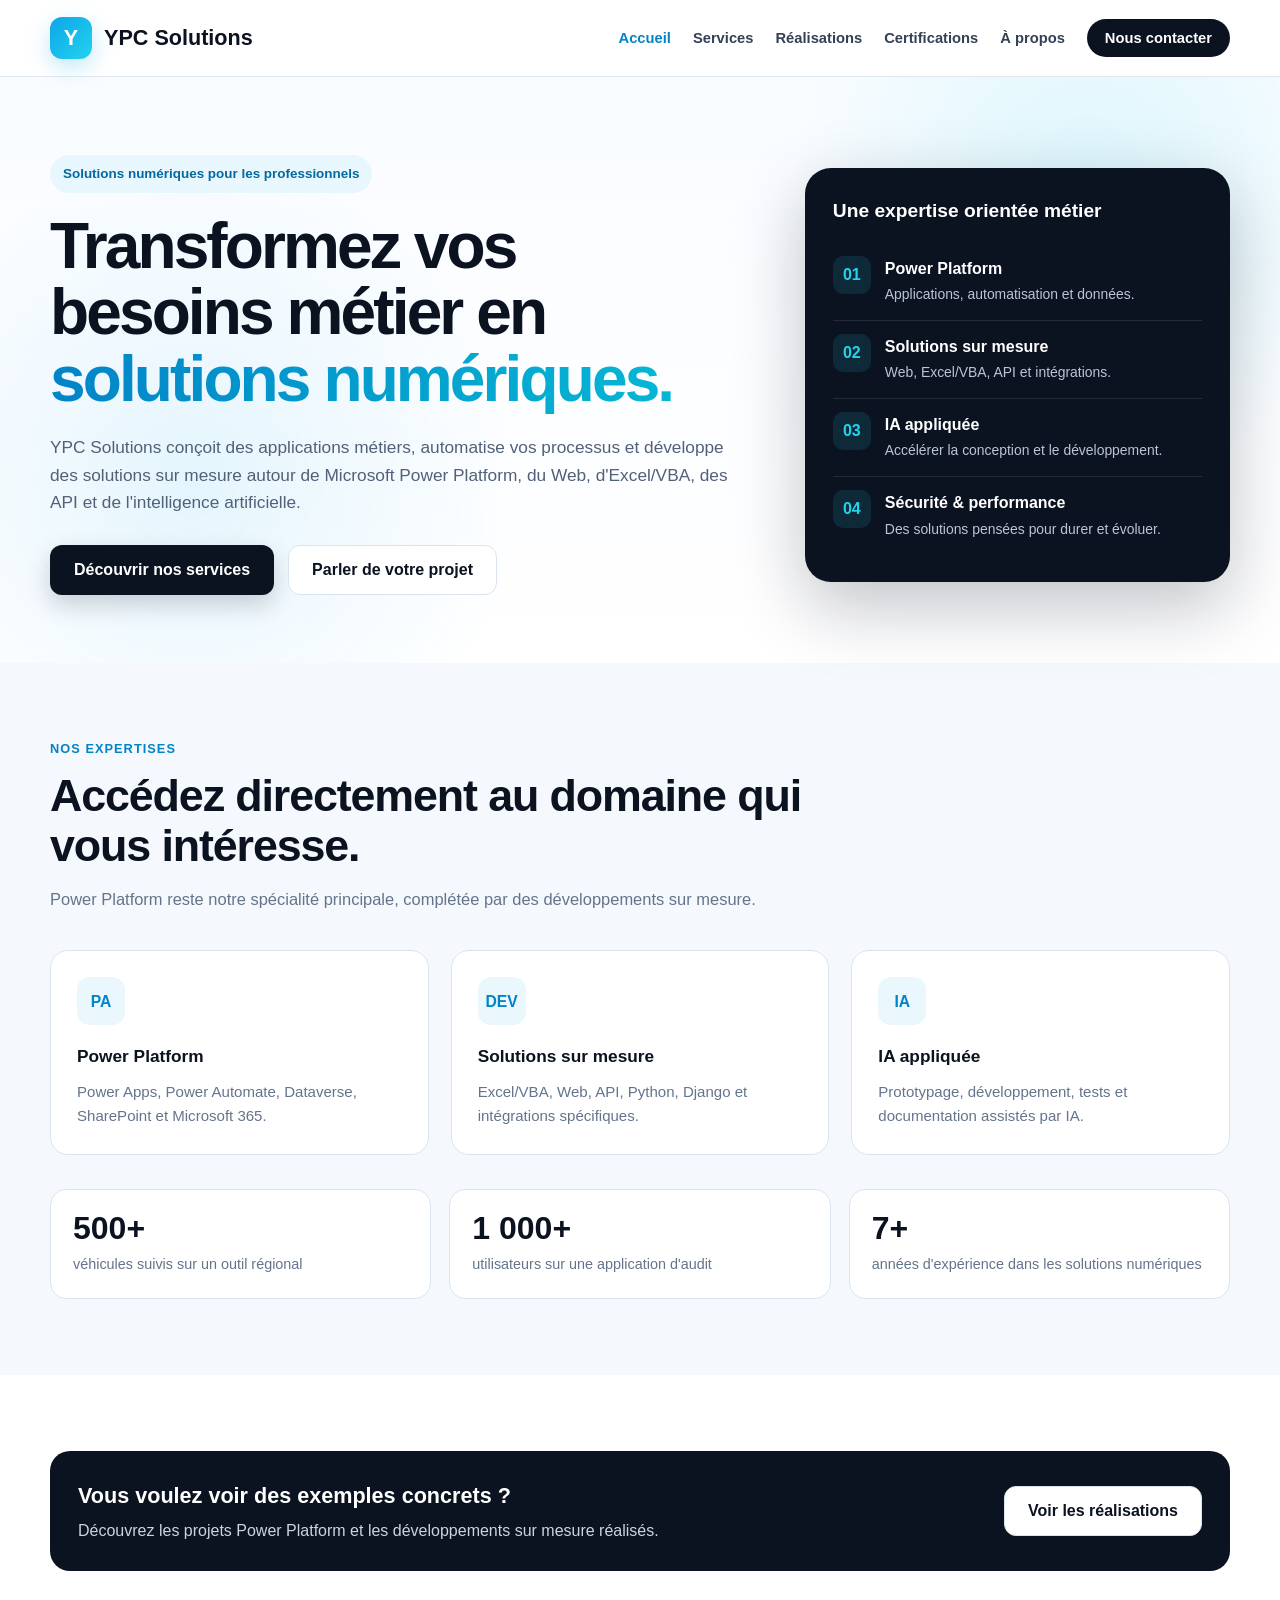
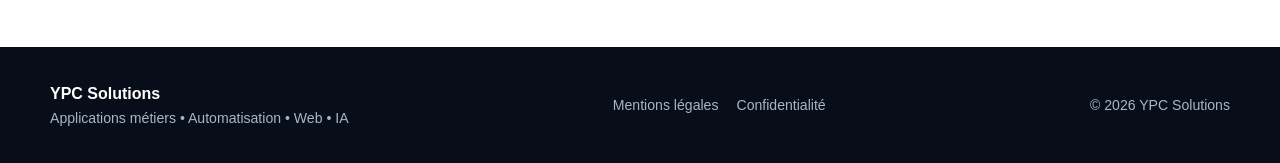
==== commit 34b50396: "Add files via upload" ====
--- a/index.html
+++ b/index.html
@@ -1,2544 +1,96 @@
-<!DOCTYPE html>
+<!doctype html>
 <html lang="fr">
 <head>
-  <meta charset="UTF-8">
-
-  <meta
-    name="viewport"
-    content="width=device-width, initial-scale=1.0"
-  >
-
-  <title>
-    YPC Solutions | Power Platform, Automatisation, Web & IA
-  </title>
-
-  <meta
-    name="description"
-    content="YPC Solutions accompagne les professionnels dans la conception d'applications métiers, l'automatisation, Microsoft Power Platform, Excel/VBA, le développement web, les API et l'intelligence artificielle."
-  >
-
-  <meta name="robots" content="index, follow">
-
-  <style>
-    :root {
-      --navy: #0b1220;
-      --navy-2: #111c30;
-      --blue: #0ea5e9;
-      --blue-dark: #0284c7;
-      --cyan: #22d3ee;
-      --white: #ffffff;
-      --light: #f5f8fc;
-      --light-2: #eef4f9;
-      --text: #172033;
-      --muted: #64748b;
-      --border: #dbe4ee;
-      --success: #059669;
-      --radius: 18px;
-      --shadow: 0 18px 50px rgba(15, 23, 42, 0.09);
-      --max-width: 1180px;
-    }
-
-    * {
-      margin: 0;
-      padding: 0;
-      box-sizing: border-box;
-    }
-
-    html {
-      scroll-behavior: smooth;
-    }
-
-    body {
-      font-family:
-        Inter,
-        -apple-system,
-        BlinkMacSystemFont,
-        "Segoe UI",
-        Roboto,
-        Arial,
-        sans-serif;
-
-      color: var(--text);
-      background: var(--white);
-      line-height: 1.6;
-    }
-
-    a {
-      color: inherit;
-      text-decoration: none;
-    }
-
-    button,
-    input,
-    textarea,
-    select {
-      font: inherit;
-    }
-
-    .container {
-      width: min(calc(100% - 40px), var(--max-width));
-      margin: 0 auto;
-    }
-
-    /* HEADER */
-
-    header {
-      position: sticky;
-      top: 0;
-      z-index: 1000;
-
-      background: rgba(255, 255, 255, 0.96);
-      backdrop-filter: blur(14px);
-
-      border-bottom: 1px solid rgba(219, 228, 238, 0.8);
-    }
-
-    .navbar {
-      min-height: 76px;
-
-      display: flex;
-      align-items: center;
-      justify-content: space-between;
-
-      gap: 30px;
-    }
-
-    .brand {
-      display: flex;
-      align-items: center;
-      gap: 12px;
-
-      font-weight: 800;
-      font-size: 1.35rem;
-
-      color: var(--navy);
-    }
-
-    .brand-symbol {
-      width: 42px;
-      height: 42px;
-
-      border-radius: 12px;
-
-      display: grid;
-      place-items: center;
-
-      color: white;
-
-      background:
-        linear-gradient(
-          135deg,
-          var(--blue),
-          var(--cyan)
-        );
-
-      font-weight: 900;
-
-      box-shadow:
-        0 8px 22px
-        rgba(14, 165, 233, 0.25);
-    }
-
-    nav ul {
-      list-style: none;
-
-      display: flex;
-      align-items: center;
-
-      gap: 24px;
-    }
-
-    nav a {
-      font-size: 0.92rem;
-      font-weight: 600;
-
-      color: #334155;
-
-      transition: 0.2s;
-    }
-
-    nav a:hover {
-      color: var(--blue-dark);
-    }
-
-    .nav-contact {
-      padding: 11px 18px;
-
-      border-radius: 999px;
-
-      background: var(--navy);
-
-      color: white !important;
-    }
-
-    .menu-button {
-      display: none;
-
-      width: 44px;
-      height: 44px;
-
-      border: none;
-      border-radius: 10px;
-
-      background: var(--light);
-
-      cursor: pointer;
-
-      font-size: 1.4rem;
-    }
-
-    /* HERO */
-
-    .hero {
-      position: relative;
-      overflow: hidden;
-
-      padding: 100px 0 95px;
-
-      background:
-        radial-gradient(
-          circle at 85% 20%,
-          rgba(34, 211, 238, 0.14),
-          transparent 25%
-        ),
-        radial-gradient(
-          circle at 15% 70%,
-          rgba(14, 165, 233, 0.10),
-          transparent 28%
-        ),
-        linear-gradient(
-          180deg,
-          #f9fcff 0%,
-          #ffffff 100%
-        );
-    }
-
-    .hero-grid {
-      display: grid;
-
-      grid-template-columns: 1.3fr 0.8fr;
-
-      gap: 70px;
-
-      align-items: center;
-    }
-
-    .eyebrow {
-      display: inline-flex;
-      align-items: center;
-
-      gap: 8px;
-
-      padding: 8px 13px;
-
-      margin-bottom: 22px;
-
-      border-radius: 999px;
-
-      background: #e8f6fd;
-
-      color: #0369a1;
-
-      font-size: 0.84rem;
-      font-weight: 700;
-    }
-
-    h1 {
-      max-width: 780px;
-
-      font-size: clamp(2.5rem, 5.4vw, 4.4rem);
-
-      line-height: 1.04;
-
-      letter-spacing: -0.045em;
-
-      color: var(--navy);
-
-      margin-bottom: 24px;
-    }
-
-    .gradient-text {
-      background:
-        linear-gradient(
-          90deg,
-          #0284c7,
-          #06b6d4
-        );
-
-      -webkit-background-clip: text;
-      background-clip: text;
-
-      color: transparent;
-    }
-
-    .hero p {
-      max-width: 720px;
-
-      font-size: 1.12rem;
-
-      color: #526078;
-
-      margin-bottom: 32px;
-    }
-
-    .hero-actions {
-      display: flex;
-      flex-wrap: wrap;
-
-      gap: 14px;
-    }
-
-    .btn {
-      display: inline-flex;
-      align-items: center;
-      justify-content: center;
-
-      min-height: 50px;
-
-      padding: 0 23px;
-
-      border-radius: 12px;
-
-      font-weight: 700;
-
-      transition: 0.2s ease;
-
-      border: 1px solid transparent;
-
-      cursor: pointer;
-    }
-
-    .btn-primary {
-      background: var(--navy);
-
-      color: white;
-
-      box-shadow:
-        0 10px 25px
-        rgba(11, 18, 32, 0.18);
-    }
-
-    .btn-primary:hover {
-      transform: translateY(-2px);
-
-      background: #17233a;
-    }
-
-    .btn-secondary {
-      background: white;
-
-      color: var(--navy);
-
-      border-color: var(--border);
-    }
-
-    .btn-secondary:hover {
-      transform: translateY(-2px);
-
-      border-color: #94a3b8;
-    }
-
-    .hero-panel {
-      position: relative;
-
-      padding: 30px;
-
-      border-radius: 26px;
-
-      background: var(--navy);
-
-      color: white;
-
-      box-shadow:
-        0 25px 70px
-        rgba(11, 18, 32, 0.25);
-    }
-
-    .hero-panel h3 {
-      font-size: 1.25rem;
-
-      margin-bottom: 18px;
-    }
-
-    .capability {
-      display: flex;
-
-      gap: 14px;
-
-      padding: 15px 0;
-
-      border-bottom:
-        1px solid rgba(255,255,255,.1);
-    }
-
-    .capability:last-child {
-      border-bottom: none;
-    }
-
-    .capability-icon {
-      flex: 0 0 38px;
-
-      width: 38px;
-      height: 38px;
-
-      display: grid;
-      place-items: center;
-
-      border-radius: 10px;
-
-      background:
-        rgba(34, 211, 238, .12);
-
-      color: var(--cyan);
-
-      font-weight: 800;
-    }
-
-    .capability strong {
-      display: block;
-
-      margin-bottom: 2px;
-    }
-
-    .capability span {
-      font-size: .88rem;
-
-      color: #b9c6d7;
-    }
-
-    /* SECTIONS */
-
-    section {
-      padding: 90px 0;
-    }
-
-    .section-alt {
-      background: var(--light);
-    }
-
-    .section-heading {
-      max-width: 780px;
-
-      margin-bottom: 48px;
-    }
-
-    .section-label {
-      color: var(--blue-dark);
-
-      font-size: .82rem;
-      font-weight: 800;
-
-      letter-spacing: .08em;
-
-      text-transform: uppercase;
-
-      margin-bottom: 12px;
-    }
-
-    h2 {
-      color: var(--navy);
-
-      font-size: clamp(2rem, 4vw, 3rem);
-
-      line-height: 1.12;
-
-      letter-spacing: -.025em;
-
-      margin-bottom: 17px;
-    }
-
-    .section-heading p {
-      color: var(--muted);
-
-      font-size: 1.06rem;
-    }
-
-    /* SERVICES */
-
-    .services-grid {
-      display: grid;
-
-      grid-template-columns:
-        repeat(3, 1fr);
-
-      gap: 22px;
-    }
-
-    .service-card {
-      background: white;
-
-      border:
-        1px solid var(--border);
-
-      border-radius: var(--radius);
-
-      padding: 28px;
-
-      transition: .25s ease;
-    }
-
-    .service-card:hover {
-      transform:
-        translateY(-5px);
-
-      box-shadow:
-        var(--shadow);
-
-      border-color:
-        #bae6fd;
-    }
-
-    .service-icon {
-      width: 48px;
-      height: 48px;
-
-      border-radius: 13px;
-
-      display: grid;
-      place-items: center;
-
-      margin-bottom: 20px;
-
-      background: #eaf7fd;
-
-      color: var(--blue-dark);
-
-      font-weight: 900;
-
-      font-size: 1.05rem;
-    }
-
-    .service-card h3 {
-      color: var(--navy);
-
-      margin-bottom: 10px;
-
-      font-size: 1.1rem;
-    }
-
-    .service-card p {
-      color: var(--muted);
-
-      font-size: .95rem;
-    }
-
-    /* APPROCHE */
-
-    .approach-grid {
-      display: grid;
-
-      grid-template-columns:
-        1fr 1fr;
-
-      gap: 50px;
-
-      align-items: center;
-    }
-
-    .check-list {
-      display: grid;
-
-      gap: 15px;
-
-      margin-top: 28px;
-    }
-
-    .check-item {
-      display: flex;
-
-      gap: 13px;
-
-      align-items: flex-start;
-    }
-
-    .check {
-      flex: 0 0 24px;
-
-      width: 24px;
-      height: 24px;
-
-      display: grid;
-      place-items: center;
-
-      border-radius: 50%;
-
-      background: #dcfce7;
-
-      color: var(--success);
-
-      font-size: .8rem;
-
-      font-weight: 900;
-    }
-
-    .tech-panel {
-      background: var(--navy);
-
-      padding: 35px;
-
-      border-radius: 24px;
-
-      color: white;
-    }
-
-    .tech-panel h3 {
-      font-size: 1.35rem;
-
-      margin-bottom: 22px;
-    }
-
-    .tags {
-      display: flex;
-
-      flex-wrap: wrap;
-
-      gap: 10px;
-    }
-
-    .tag {
-      padding: 9px 13px;
-
-      border-radius: 999px;
-
-      font-size: .86rem;
-
-      background:
-        rgba(255,255,255,.08);
-
-      border:
-        1px solid rgba(255,255,255,.1);
-
-      color: #dce7f4;
-    }
-
-    /* REALISATIONS */
-
-    .project-section {
-      margin-top: 50px;
-    }
-
-    .project-section:first-of-type {
-      margin-top: 0;
-    }
-
-    .project-section-title {
-      display: flex;
-      align-items: center;
-
-      gap: 12px;
-
-      margin-bottom: 22px;
-
-      font-size: 1.25rem;
-
-      color: var(--navy);
-    }
-
-    .project-section-title::before {
-      content: "";
-
-      width: 8px;
-      height: 8px;
-
-      border-radius: 50%;
-
-      background: var(--cyan);
-
-      box-shadow:
-        0 0 0 6px
-        rgba(34,211,238,.12);
-    }
-
-    .projects-grid {
-      display: grid;
-
-      grid-template-columns:
-        repeat(3, 1fr);
-
-      gap: 22px;
-    }
-
-    .project-card {
-      position: relative;
-
-      overflow: hidden;
-
-      background: white;
-
-      border:
-        1px solid var(--border);
-
-      border-radius: var(--radius);
-
-      padding: 28px;
-
-      transition: .25s ease;
-    }
-
-    .project-card:hover {
-      transform:
-        translateY(-5px);
-
-      box-shadow:
-        var(--shadow);
-
-      border-color:
-        #bae6fd;
-    }
-
-    .project-number {
-      margin-bottom: 18px;
-
-      font-size: .76rem;
-      font-weight: 800;
-
-      letter-spacing: .08em;
-
-      color: var(--blue-dark);
-    }
-
-    .project-card h3 {
-      color: var(--navy);
-
-      margin-bottom: 10px;
-
-      font-size: 1.08rem;
-
-      line-height: 1.4;
-    }
-
-    .project-card p {
-      color: var(--muted);
-
-      font-size: .94rem;
-
-      margin-bottom: 18px;
-    }
-
-    .project-tags {
-      display: flex;
-      flex-wrap: wrap;
-
-      gap: 8px;
-    }
-
-    .project-tag {
-      padding: 6px 10px;
-
-      border-radius: 999px;
-
-      background: #eef7fc;
-
-      color: #0369a1;
-
-      font-size: .78rem;
-
-      font-weight: 700;
-    }
-
-    .project-highlight {
-      display: inline-flex;
-
-      align-items: center;
-
-      margin-bottom: 14px;
-
-      padding: 6px 10px;
-
-      border-radius: 999px;
-
-      background: #ecfdf5;
-
-      color: #047857;
-
-      font-size: .78rem;
-
-      font-weight: 800;
-    }
-
-    /* CERTIFICATIONS */
-
-    .cert-grid {
-      display: grid;
-
-      grid-template-columns:
-        repeat(3, 1fr);
-
-      gap: 20px;
-    }
-
-    .cert-card {
-      padding: 25px;
-
-      border-radius: var(--radius);
-
-      border:
-        1px solid var(--border);
-
-      background: white;
-
-      transition: .25s ease;
-    }
-
-    .cert-card:hover {
-      transform: translateY(-4px);
-
-      box-shadow: var(--shadow);
-    }
-
-    .cert-badge {
-      display: inline-block;
-
-      color: var(--blue-dark);
-
-      font-weight: 800;
-
-      font-size: .76rem;
-
-      text-transform: uppercase;
-
-      letter-spacing: .07em;
-
-      margin-bottom: 13px;
-    }
-
-    .cert-card h3 {
-      font-size: 1rem;
-
-      line-height: 1.4;
-
-      margin-bottom: 8px;
-
-      color: var(--navy);
-    }
-
-    .cert-date {
-      display: block;
-
-      margin-top: 14px;
-
-      color: var(--muted);
-
-      font-size: .85rem;
-    }
-
-    /* ABOUT */
-
-    .about-card {
-      display: grid;
-
-      grid-template-columns:
-        .7fr 1.3fr;
-
-      gap: 45px;
-
-      padding: 42px;
-
-      border-radius: 26px;
-
-      background: var(--navy);
-
-      color: white;
-    }
-
-    .about-number {
-      font-size: 4rem;
-
-      font-weight: 900;
-
-      line-height: 1;
-
-      color: var(--cyan);
-    }
-
-    .about-number-label {
-      margin-top: 10px;
-
-      color: #cbd5e1;
-    }
-
-    .about-card h2 {
-      color: white;
-    }
-
-    .about-card p {
-      color: #cbd5e1;
-
-      margin-bottom: 15px;
-    }
-
-    /* CONTACT */
-
-    .contact-grid {
-      display: grid;
-
-      grid-template-columns:
-        .85fr 1.15fr;
-
-      gap: 50px;
-    }
-
-    .contact-info p {
-      color: var(--muted);
-
-      margin-bottom: 25px;
-    }
-
-    .contact-note {
-      padding: 17px;
-
-      border-radius: 14px;
-
-      background: #eaf7fd;
-
-      color: #075985;
-
-      font-size: .92rem;
-    }
-
-    form {
-      background: white;
-
-      border:
-        1px solid var(--border);
-
-      box-shadow:
-        var(--shadow);
-
-      padding: 30px;
-
-      border-radius: 20px;
-    }
-
-    .form-row {
-      display: grid;
-
-      grid-template-columns:
-        1fr 1fr;
-
-      gap: 16px;
-    }
-
-    .field {
-      margin-bottom: 17px;
-    }
-
-    label {
-      display: block;
-
-      margin-bottom: 7px;
-
-      font-weight: 700;
-
-      font-size: .9rem;
-    }
-
-    input,
-    textarea,
-    select {
-      width: 100%;
-
-      border:
-        1px solid #cfd9e5;
-
-      border-radius: 11px;
-
-      padding: 13px 14px;
-
-      outline: none;
-
-      color: var(--text);
-
-      background: white;
-
-      transition: .2s;
-    }
-
-    textarea {
-      min-height: 140px;
-
-      resize: vertical;
-    }
-
-    input:focus,
-    textarea:focus,
-    select:focus {
-      border-color:
-        var(--blue);
-
-      box-shadow:
-        0 0 0 3px
-        rgba(14,165,233,.12);
-    }
-
-    .honeypot {
-      position: absolute !important;
-
-      left: -9999px !important;
-
-      opacity: 0 !important;
-
-      pointer-events: none !important;
-    }
-
-    .form-status {
-      margin-top: 12px;
-
-      font-size: .9rem;
-
-      min-height: 24px;
-    }
-
-    /* FOOTER */
-
-    footer {
-      background: #080e19;
-
-      color: #a8b5c7;
-
-      padding: 38px 0;
-    }
-
-    .footer-content {
-      display: flex;
-
-      justify-content:
-        space-between;
-
-      align-items: center;
-
-      gap: 30px;
-
-      font-size: .88rem;
-    }
-
-    .footer-brand {
-      color: white;
-
-      font-weight: 800;
-
-      font-size: 1rem;
-    }
-
-    .footer-links {
-      display: flex;
-
-      gap: 20px;
-    }
-
-    .footer-links a:hover {
-      color: white;
-    }
-
-    /* RESPONSIVE */
-
-    @media (max-width: 1050px) {
-      nav ul {
-        gap: 16px;
-      }
-
-      nav a {
-        font-size: .86rem;
-      }
-    }
-
-    @media (max-width: 950px) {
-      .hero-grid,
-      .approach-grid,
-      .contact-grid,
-      .about-card {
-        grid-template-columns: 1fr;
-      }
-
-      .services-grid,
-      .cert-grid,
-      .projects-grid {
-        grid-template-columns:
-          repeat(2, 1fr);
-      }
-
-      nav ul {
-        display: none;
-
-        position: absolute;
-
-        top: 76px;
-        left: 0;
-        right: 0;
-
-        flex-direction: column;
-
-        align-items: stretch;
-
-        padding: 20px;
-
-        background: white;
-
-        border-bottom:
-          1px solid var(--border);
-
-        box-shadow:
-          0 12px 25px
-          rgba(0,0,0,.07);
-      }
-
-      nav ul.open {
-        display: flex;
-      }
-
-      .menu-button {
-        display: block;
-      }
-    }
-
-    @media (max-width: 640px) {
-      .container {
-        width:
-          min(
-            calc(100% - 28px),
-            var(--max-width)
-          );
-      }
-
-      .hero {
-        padding:
-          75px 0 65px;
-      }
-
-      section {
-        padding:
-          65px 0;
-      }
-
-      .services-grid,
-      .cert-grid,
-      .projects-grid,
-      .form-row {
-        grid-template-columns: 1fr;
-      }
-
-      .hero-panel,
-      .about-card {
-        padding: 26px;
-      }
-
-      .footer-content {
-        flex-direction: column;
-
-        align-items: flex-start;
-      }
-    }
-  </style>
+  <meta charset="utf-8">
+  <meta name="viewport" content="width=device-width,initial-scale=1">
+  <title>YPC Solutions | Power Platform, Automatisation, Web & IA</title>
+  <meta name="description" content="YPC Solutions : Power Platform, automatisation, Excel/VBA, développement web, API et IA.">
+  <meta name="robots" content="index,follow">
+  <link rel="stylesheet" href="style.css">
 </head>
-
-
 <body>
 
 <header>
   <div class="container navbar">
-
-    <a class="brand" href="#accueil">
-      <span class="brand-symbol">
-        Y
-      </span>
-
-      <span>
-        YPC Solutions
-      </span>
+    <a class="brand" href="index.html">
+      <span class="brand-symbol">Y</span>
+      <span>YPC Solutions</span>
     </a>
-
     <nav>
-
-      <button
-        class="menu-button"
-        id="menuButton"
-        aria-label="Ouvrir le menu"
-        aria-expanded="false"
-      >
-        ☰
-      </button>
-
-      <ul id="navMenu">
-
-        <li>
-          <a href="#services">
-            Services
-          </a>
-        </li>
-
-        <li>
-          <a href="#expertise">
-            Expertise
-          </a>
-        </li>
-
-        <li>
-          <a href="#realisations">
-            Réalisations
-          </a>
-        </li>
-
-        <li>
-          <a href="#certifications">
-            Certifications
-          </a>
-        </li>
-
-        <li>
-          <a href="#apropos">
-            À propos
-          </a>
-        </li>
-
-        <li>
-          <a
-            class="nav-contact"
-            href="#contact"
-          >
-            Nous contacter
-          </a>
-        </li>
-
-      </ul>
-
+      <button class="menu-button" id="menuButton" aria-label="Ouvrir le menu" aria-expanded="false">☰</button>
+      <ul id="navMenu"><li><a class="active" href="index.html">Accueil</a></li><li><a href="services.html">Services</a></li><li><a href="realisations.html">Réalisations</a></li><li><a href="certifications.html">Certifications</a></li><li><a href="a-propos.html">À propos</a></li><li><a class="nav-contact" href="contact.html">Nous contacter</a></li></ul>
     </nav>
-
   </div>
 </header>
 
 
-<main>
-
-  <!-- ACCUEIL -->
-
-  <section
-    class="hero"
-    id="accueil"
-  >
-
+<main class="page-shell">
+  <section class="hero">
     <div class="container hero-grid">
-
       <div>
-
-        <div class="eyebrow">
-          Solutions numériques pour les professionnels
+        <div class="eyebrow">Solutions numériques pour les professionnels</div>
+        <h1>Transformez vos besoins métier en <span class="gradient-text">solutions numériques.</span></h1>
+        <p>YPC Solutions conçoit des applications métiers, automatise vos processus et développe des solutions sur mesure autour de Microsoft Power Platform, du Web, d'Excel/VBA, des API et de l'intelligence artificielle.</p>
+        <div class="hero-actions">
+          <a class="btn btn-primary" href="services.html">Découvrir nos services</a>
+          <a class="btn btn-secondary" href="contact.html">Parler de votre projet</a>
         </div>
-
-        <h1>
-          Transformez vos besoins métier en
-          <span class="gradient-text">
-            solutions numériques.
-          </span>
-        </h1>
-
-        <p>
-          YPC Solutions conçoit des applications métiers,
-          automatise vos processus et développe des solutions
-          sur mesure autour de Microsoft Power Platform,
-          du Web, d'Excel/VBA, des API et de
-          l'intelligence artificielle.
-        </p>
-
-        <div class="hero-actions">
-
-          <a
-            class="btn btn-primary"
-            href="#services"
-          >
-            Découvrir nos services
-          </a>
-
-          <a
-            class="btn btn-secondary"
-            href="#contact"
-          >
-            Parler de votre projet
-          </a>
-
-        </div>
-
       </div>
-
-
       <div class="hero-panel">
-
-        <h3>
-          Une expertise orientée métier
-        </h3>
-
-        <div class="capability">
-
-          <div class="capability-icon">
-            01
-          </div>
-
-          <div>
-            <strong>
-              Power Platform
-            </strong>
-
-            <span>
-              Applications, automatisation et données.
-            </span>
-          </div>
-
-        </div>
-
-        <div class="capability">
-
-          <div class="capability-icon">
-            02
-          </div>
-
-          <div>
-            <strong>
-              Solutions sur mesure
-            </strong>
-
-            <span>
-              Web, Excel/VBA, API et intégrations.
-            </span>
-          </div>
-
-        </div>
-
-        <div class="capability">
-
-          <div class="capability-icon">
-            03
-          </div>
-
-          <div>
-            <strong>
-              IA appliquée
-            </strong>
-
-            <span>
-              Accélérer la conception,
-              le développement et l'automatisation.
-            </span>
-          </div>
-
-        </div>
-
-        <div class="capability">
-
-          <div class="capability-icon">
-            04
-          </div>
-
-          <div>
-            <strong>
-              Sécurité & performance
-            </strong>
-
-            <span>
-              Des solutions pensées
-              pour durer et évoluer.
-            </span>
-          </div>
-
-        </div>
-
+        <h3>Une expertise orientée métier</h3>
+        <div class="capability"><div class="capability-icon">01</div><div><strong>Power Platform</strong><span>Applications, automatisation et données.</span></div></div>
+        <div class="capability"><div class="capability-icon">02</div><div><strong>Solutions sur mesure</strong><span>Web, Excel/VBA, API et intégrations.</span></div></div>
+        <div class="capability"><div class="capability-icon">03</div><div><strong>IA appliquée</strong><span>Accélérer la conception et le développement.</span></div></div>
+        <div class="capability"><div class="capability-icon">04</div><div><strong>Sécurité & performance</strong><span>Des solutions pensées pour durer et évoluer.</span></div></div>
       </div>
-
     </div>
-
   </section>
 
-
-  <!-- SERVICES -->
-
-  <section
-    id="services"
-    class="section-alt"
-  >
-
+  <section class="section-alt">
     <div class="container">
-
       <div class="section-heading">
-
-        <div class="section-label">
-          Nos services
-        </div>
-
-        <h2>
-          Des solutions adaptées à votre besoin,
-          pas l'inverse.
-        </h2>
-
-        <p>
-          De l'application métier à l'automatisation
-          d'un processus, YPC Solutions sélectionne
-          les technologies adaptées à votre contexte
-          et à vos objectifs.
-        </p>
-
+        <div class="section-label">Nos expertises</div>
+        <h2>Accédez directement au domaine qui vous intéresse.</h2>
+        <p>Power Platform reste notre spécialité principale, complétée par des développements sur mesure.</p>
       </div>
-
-
-      <div class="services-grid">
-
-        <article class="service-card">
-
-          <div class="service-icon">
-            PA
-          </div>
-
-          <h3>
-            Microsoft Power Platform
-          </h3>
-
-          <p>
-            Conception d'applications Power Apps,
-            automatisations Power Automate,
-            Dataverse, SharePoint et solutions
-            professionnelles intégrées à Microsoft 365.
-          </p>
-
-        </article>
-
-
-        <article class="service-card">
-
-          <div class="service-icon">
-            AU
-          </div>
-
-          <h3>
-            Automatisation
-          </h3>
-
-          <p>
-            Automatisation de tâches répétitives,
-            workflows métier, notifications,
-            traitements de données et intégration
-            de différents systèmes.
-          </p>
-
-        </article>
-
-
-        <article class="service-card">
-
-          <div class="service-icon">
-            XL
-          </div>
-
-          <h3>
-            Excel & VBA
-          </h3>
-
-          <p>
-            Création d'outils métier Excel,
-            formulaires, automatisations VBA,
-            contrôles de saisie, tableaux de bord
-            et traitements personnalisés.
-          </p>
-
-        </article>
-
-
-        <article class="service-card">
-
-          <div class="service-icon">
-            WEB
-          </div>
-
-          <h3>
-            Développement Web
-          </h3>
-
-          <p>
-            Sites vitrines, interfaces web
-            et applications responsives
-            adaptées aux besoins
-            des professionnels.
-          </p>
-
-        </article>
-
-
-        <article class="service-card">
-
-          <div class="service-icon">
-            API
-          </div>
-
-          <h3>
-            API & Intégrations
-          </h3>
-
-          <p>
-            Connexion de services,
-            API REST, connecteurs personnalisés
-            et échanges sécurisés entre
-            vos différentes solutions.
-          </p>
-
-        </article>
-
-
-        <article class="service-card">
-
-          <div class="service-icon">
-            IA
-          </div>
-
-          <h3>
-            IA appliquée au développement
-          </h3>
-
-          <p>
-            Utilisation de l'intelligence artificielle
-            pour accélérer l'analyse,
-            le prototypage, le développement,
-            les tests et la documentation.
-          </p>
-
-        </article>
-
+      <div class="grid-3">
+        <a class="card" href="services.html"><div class="icon">PA</div><h3>Power Platform</h3><p>Power Apps, Power Automate, Dataverse, SharePoint et Microsoft 365.</p></a>
+        <a class="card" href="services.html"><div class="icon">DEV</div><h3>Solutions sur mesure</h3><p>Excel/VBA, Web, API, Python, Django et intégrations spécifiques.</p></a>
+        <a class="card" href="services.html"><div class="icon">IA</div><h3>IA appliquée</h3><p>Prototypage, développement, tests et documentation assistés par IA.</p></a>
       </div>
-
+      <div class="stats">
+        <div class="stat"><strong>500+</strong><span>véhicules suivis sur un outil régional</span></div>
+        <div class="stat"><strong>1 000+</strong><span>utilisateurs sur une application d'audit</span></div>
+        <div class="stat"><strong>7+</strong><span>années d'expérience dans les solutions numériques</span></div>
+      </div>
     </div>
-
   </section>
 
-
-  <!-- EXPERTISE -->
-
-  <section id="expertise">
-
-    <div class="container approach-grid">
-
-      <div>
-
-        <div class="section-label">
-          Notre approche
-        </div>
-
-        <h2>
-          Une solution doit être
-          simple à utiliser,
-          fiable et évolutive.
-        </h2>
-
-        <p>
-          Notre priorité est de comprendre le besoin
-          métier avant de choisir la technologie.
-          Power Platform constitue notre expertise
-          principale, complétée par d'autres technologies
-          lorsqu'elles sont plus adaptées.
-        </p>
-
-
-        <div class="check-list">
-
-          <div class="check-item">
-
-            <span class="check">
-              ✓
-            </span>
-
-            <div>
-              <strong>
-                Analyse du besoin
-              </strong>
-
-              <br>
-
-              Comprendre les utilisateurs,
-              les contraintes
-              et le processus métier.
-            </div>
-
-          </div>
-
-
-          <div class="check-item">
-
-            <span class="check">
-              ✓
-            </span>
-
-            <div>
-              <strong>
-                Sécurité dès la conception
-              </strong>
-
-              <br>
-
-              Gestion des accès,
-              protection des données
-              et réduction des risques.
-            </div>
-
-          </div>
-
-
-          <div class="check-item">
-
-            <span class="check">
-              ✓
-            </span>
-
-            <div>
-              <strong>
-                Performance & évolutivité
-              </strong>
-
-              <br>
-
-              Concevoir des solutions maintenables,
-              optimisées et capables d'évoluer.
-            </div>
-
-          </div>
-
-        </div>
-
+  <section>
+    <div class="container">
+      <div class="callout">
+        <div><h3>Vous voulez voir des exemples concrets ?</h3><p>Découvrez les projets Power Platform et les développements sur mesure réalisés.</p></div>
+        <a class="btn btn-secondary" href="realisations.html">Voir les réalisations</a>
       </div>
-
-
-      <div class="tech-panel">
-
-        <h3>
-          Environnement technique
-        </h3>
-
-        <div class="tags">
-
-          <span class="tag">
-            Power Apps
-          </span>
-
-          <span class="tag">
-            Power Automate
-          </span>
-
-          <span class="tag">
-            Dataverse
-          </span>
-
-          <span class="tag">
-            SharePoint
-          </span>
-
-          <span class="tag">
-            Microsoft 365
-          </span>
-
-          <span class="tag">
-            API REST
-          </span>
-
-          <span class="tag">
-            Connecteurs personnalisés
-          </span>
-
-          <span class="tag">
-            Excel
-          </span>
-
-          <span class="tag">
-            VBA
-          </span>
-
-          <span class="tag">
-            React
-          </span>
-
-          <span class="tag">
-            TypeScript
-          </span>
-
-          <span class="tag">
-            Python
-          </span>
-
-          <span class="tag">
-            Django
-          </span>
-
-          <span class="tag">
-            Azure Functions
-          </span>
-
-          <span class="tag">
-            Intelligence artificielle
-          </span>
-
-        </div>
-
-      </div>
-
     </div>
-
   </section>
-
-
-  <!-- REALISATIONS -->
-
-  <section
-    id="realisations"
-    class="section-alt"
-  >
-
-    <div class="container">
-
-      <div class="section-heading">
-
-        <div class="section-label">
-          Réalisations & projets
-        </div>
-
-        <h2>
-          Des solutions concrètes
-          pour des besoins réels.
-        </h2>
-
-        <p>
-          Quelques exemples de projets réalisés
-          dans le cadre professionnel
-          ou de développements sur mesure.
-        </p>
-
-      </div>
-
-
-      <!-- POWER PLATFORM -->
-
-      <div class="project-section">
-
-        <h3 class="project-section-title">
-          Réalisations Power Platform
-        </h3>
-
-        <div class="projects-grid">
-
-
-          <article class="project-card">
-
-            <div class="project-number">
-              PROJET 01
-            </div>
-
-            <span class="project-highlight">
-              + de 500 véhicules
-            </span>
-
-            <h3>
-              Outil régional de contrôle
-              de flotte automobile
-            </h3>
-
-            <p>
-              Conception d'une application métier
-              destinée au contrôle et au suivi
-              de plus de 500 véhicules
-              à l'échelle régionale.
-            </p>
-
-            <div class="project-tags">
-
-              <span class="project-tag">
-                Power Apps
-              </span>
-
-              <span class="project-tag">
-                Power Automate
-              </span>
-
-            </div>
-
-          </article>
-
-
-          <article class="project-card">
-
-            <div class="project-number">
-              PROJET 02
-            </div>
-
-            <span class="project-highlight">
-              + de 1 000 utilisateurs
-            </span>
-
-            <h3>
-              Application d'audit interne
-            </h3>
-
-            <p>
-              Développement d'un outil d'audit
-              interne utilisé par plus de
-              1 000 utilisateurs,
-              avec automatisation des traitements
-              et du suivi.
-            </p>
-
-            <div class="project-tags">
-
-              <span class="project-tag">
-                Power Apps
-              </span>
-
-              <span class="project-tag">
-                Power Automate
-              </span>
-
-            </div>
-
-          </article>
-
-
-          <article class="project-card">
-
-            <div class="project-number">
-              PROJET 03
-            </div>
-
-            <h3>
-              Outil de contrôle
-              Santé & Sécurité au Travail
-            </h3>
-
-            <p>
-              Digitalisation de contrôles SST
-              et automatisation des processus
-              associés afin de faciliter
-              la saisie, le suivi
-              et le traitement des données.
-            </p>
-
-            <div class="project-tags">
-
-              <span class="project-tag">
-                Power Apps
-              </span>
-
-              <span class="project-tag">
-                Power Automate
-              </span>
-
-            </div>
-
-          </article>
-
-        </div>
-
-      </div>
-
-
-      <!-- SUR MESURE -->
-
-      <div class="project-section">
-
-        <h3 class="project-section-title">
-          Développements sur mesure & IA
-        </h3>
-
-        <div class="projects-grid">
-
-
-          <article class="project-card">
-
-            <div class="project-number">
-              PROJET 04
-            </div>
-
-            <h3>
-              Site web pour
-              un club de boxe
-            </h3>
-
-            <p>
-              Conception et développement
-              d'un site vitrine responsive
-              pour présenter l'activité,
-              les informations du club
-              et faciliter sa visibilité en ligne.
-            </p>
-
-            <div class="project-tags">
-
-              <span class="project-tag">
-                HTML
-              </span>
-
-              <span class="project-tag">
-                CSS
-              </span>
-
-              <span class="project-tag">
-                JavaScript
-              </span>
-
-              <span class="project-tag">
-                IA
-              </span>
-
-            </div>
-
-          </article>
-
-
-          <article class="project-card">
-
-            <div class="project-number">
-              PROJET 05
-            </div>
-
-            <h3>
-              Outil Excel de suivi
-              des contrats de crédit
-            </h3>
-
-            <p>
-              Développement d'un outil métier
-              Excel permettant la saisie,
-              le contrôle et le suivi
-              des contrats de crédit,
-              avec automatisations VBA.
-            </p>
-
-            <div class="project-tags">
-
-              <span class="project-tag">
-                Excel
-              </span>
-
-              <span class="project-tag">
-                VBA
-              </span>
-
-              <span class="project-tag">
-                Automatisation
-              </span>
-
-            </div>
-
-          </article>
-
-
-          <article class="project-card">
-
-            <div class="project-number">
-              PROJET 06
-            </div>
-
-            <h3>
-              Applications Android
-              personnelles
-            </h3>
-
-            <p>
-              Conception et prototypage
-              d'applications mobiles Android
-              dans le cadre de projets personnels,
-              avec utilisation de l'IA
-              comme assistance au développement.
-            </p>
-
-            <div class="project-tags">
-
-              <span class="project-tag">
-                Android
-              </span>
-
-              <span class="project-tag">
-                Mobile
-              </span>
-
-              <span class="project-tag">
-                IA
-              </span>
-
-            </div>
-
-          </article>
-
-
-          <article class="project-card">
-
-            <div class="project-number">
-              PROJET 07
-            </div>
-
-            <h3>
-              Application métier
-              avec Django
-            </h3>
-
-            <p>
-              Développement d'une application
-              basée sur Django pour la gestion
-              de données et de processus,
-              destinée à une utilisation
-              sur environnement PC.
-            </p>
-
-            <div class="project-tags">
-
-              <span class="project-tag">
-                Python
-              </span>
-
-              <span class="project-tag">
-                Django
-              </span>
-
-              <span class="project-tag">
-                Web
-              </span>
-
-            </div>
-
-          </article>
-
-        </div>
-
-      </div>
-
-    </div>
-
-  </section>
-
-
-  <!-- CERTIFICATIONS -->
-
-  <section id="certifications">
-
-    <div class="container">
-
-      <div class="section-heading">
-
-        <div class="section-label">
-          Certifications
-        </div>
-
-        <h2>
-          Compétences Microsoft validées
-        </h2>
-
-        <p>
-          Des certifications et Applied Skills
-          Microsoft complètent l'expérience
-          acquise sur des projets professionnels.
-        </p>
-
-      </div>
-
-
-      <div class="cert-grid">
-
-
-        <article class="cert-card">
-
-          <span class="cert-badge">
-            Microsoft Certified
-          </span>
-
-          <h3>
-            Power Platform Fundamentals
-            (PL-900)
-          </h3>
-
-          <p>
-            Certification Microsoft :
-            Notions fondamentales
-            de Power Platform.
-          </p>
-
-          <span class="cert-date">
-            Acquis le 2 novembre 2022
-          </span>
-
-        </article>
-
-
-        <article class="cert-card">
-
-          <span class="cert-badge">
-            Microsoft Applied Skills
-          </span>
-
-          <h3>
-            Créer et gérer
-            des applications canevas
-            avec Power Apps
-          </h3>
-
-          <p>
-            Compétence Microsoft
-            vérifiable en ligne.
-          </p>
-
-          <span class="cert-date">
-            Acquis le 10 décembre 2024
-          </span>
-
-        </article>
-
-
-        <article class="cert-card">
-
-          <span class="cert-badge">
-            Microsoft Applied Skills
-          </span>
-
-          <h3>
-            Créer et gérer
-            des processus automatisés
-            à l'aide de Power Automate
-          </h3>
-
-          <p>
-            Compétence Microsoft
-            vérifiable en ligne.
-          </p>
-
-          <span class="cert-date">
-            Acquis le 6 septembre 2025
-          </span>
-
-        </article>
-
-      </div>
-
-    </div>
-
-  </section>
-
-
-  <!-- A PROPOS -->
-
-  <section
-    id="apropos"
-    class="section-alt"
-  >
-
-    <div class="container">
-
-      <div class="about-card">
-
-        <div>
-
-          <div class="about-number">
-            7+
-          </div>
-
-          <div class="about-number-label">
-            années d'expérience
-            dans la conception
-            de solutions numériques.
-          </div>
-
-        </div>
-
-
-        <div>
-
-          <div
-            class="section-label"
-            style="color:#22d3ee;"
-          >
-            À propos
-          </div>
-
-          <h2>
-            YPC Solutions
-          </h2>
-
-          <p>
-            YPC Solutions accompagne
-            les professionnels
-            dans la digitalisation
-            de leurs processus
-            et la création d'outils métier
-            adaptés à leurs besoins.
-          </p>
-
-          <p>
-            Spécialisée dans Microsoft Power Platform,
-            l'activité s'appuie également
-            sur le développement web,
-            Excel/VBA, les API,
-            Python et l'intelligence artificielle
-            afin de proposer la solution
-            la plus pertinente selon chaque projet.
-          </p>
-
-        </div>
-
-      </div>
-
-    </div>
-
-  </section>
-
-
-  <!-- CONTACT -->
-
-  <section id="contact">
-
-    <div class="container contact-grid">
-
-      <div class="contact-info">
-
-        <div class="section-label">
-          Contact
-        </div>
-
-        <h2>
-          Parlons de votre projet
-        </h2>
-
-        <p>
-          Vous avez besoin
-          d'une application métier,
-          d'une automatisation,
-          d'un outil Excel,
-          d'un site web
-          ou d'une intégration spécifique ?
-          Présentez-nous votre besoin.
-        </p>
-
-        <div class="contact-note">
-
-          Le formulaire sécurisé
-          sera activé prochainement.
-
-          Aucune donnée
-          n'est actuellement transmise
-          depuis cette page.
-
-        </div>
-
-      </div>
-
-
-      <form
-        id="contactForm"
-        novalidate
-      >
-
-        <div class="form-row">
-
-          <div class="field">
-
-            <label for="name">
-              Nom *
-            </label>
-
-            <input
-              id="name"
-              name="name"
-              type="text"
-              maxlength="80"
-              autocomplete="name"
-              required
-            >
-
-          </div>
-
-
-          <div class="field">
-
-            <label for="company">
-              Entreprise
-            </label>
-
-            <input
-              id="company"
-              name="company"
-              type="text"
-              maxlength="100"
-              autocomplete="organization"
-            >
-
-          </div>
-
-        </div>
-
-
-        <div class="field">
-
-          <label for="email">
-            Adresse e-mail *
-          </label>
-
-          <input
-            id="email"
-            name="email"
-            type="email"
-            maxlength="120"
-            autocomplete="email"
-            required
-          >
-
-        </div>
-
-
-        <div class="field">
-
-          <label for="subject">
-            Votre besoin *
-          </label>
-
-          <select
-            id="subject"
-            name="subject"
-            required
-          >
-
-            <option value="">
-              Sélectionner
-            </option>
-
-            <option>
-              Power Platform
-            </option>
-
-            <option>
-              Automatisation
-            </option>
-
-            <option>
-              Excel / VBA
-            </option>
-
-            <option>
-              Développement Web
-            </option>
-
-            <option>
-              API / Intégration
-            </option>
-
-            <option>
-              Intelligence artificielle
-            </option>
-
-            <option>
-              Autre projet
-            </option>
-
-          </select>
-
-        </div>
-
-
-        <div class="field">
-
-          <label for="message">
-            Message *
-          </label>
-
-          <textarea
-            id="message"
-            name="message"
-            maxlength="2000"
-            placeholder="Décrivez brièvement votre besoin..."
-            required
-          ></textarea>
-
-        </div>
-
-
-        <!-- Champ invisible anti-bot -->
-
-        <div
-          class="honeypot"
-          aria-hidden="true"
-        >
-
-          <label for="website">
-            Site internet
-          </label>
-
-          <input
-            id="website"
-            name="website"
-            type="text"
-            tabindex="-1"
-            autocomplete="off"
-          >
-
-        </div>
-
-
-        <button
-          class="btn btn-primary"
-          type="submit"
-        >
-          Envoyer ma demande
-        </button>
-
-
-        <div
-          class="form-status"
-          id="formStatus"
-          aria-live="polite"
-        >
-        </div>
-
-      </form>
-
-    </div>
-
-  </section>
-
 </main>
 
 
 <footer>
-
   <div class="container footer-content">
-
     <div>
-
-      <div class="footer-brand">
-        YPC Solutions
-      </div>
-
-      <div>
-        Applications métiers
-        • Automatisation
-        • Web
-        • IA
-      </div>
-
+      <div class="footer-brand">YPC Solutions</div>
+      <div>Applications métiers • Automatisation • Web • IA</div>
     </div>
-
-
     <div class="footer-links">
-
-      <a href="#">
-        Mentions légales
-      </a>
-
-      <a href="#">
-        Confidentialité
-      </a>
-
+      <a href="mentions-legales.html">Mentions légales</a>
+      <a href="confidentialite.html">Confidentialité</a>
     </div>
-
-
-    <div>
-      ©
-      <span id="year"></span>
-      YPC Solutions
-    </div>
-
+    <div>© <span data-year></span> YPC Solutions</div>
   </div>
-
 </footer>
 
-
-<script>
-
-  const menuButton =
-    document.getElementById("menuButton");
-
-  const navMenu =
-    document.getElementById("navMenu");
-
-
-  menuButton.addEventListener(
-    "click",
-    () => {
-
-      const opened =
-        navMenu.classList.toggle("open");
-
-      menuButton.setAttribute(
-        "aria-expanded",
-        opened
-          ? "true"
-          : "false"
-      );
-
-    }
-  );
-
-
-  document
-    .querySelectorAll("#navMenu a")
-    .forEach(link => {
-
-      link.addEventListener(
-        "click",
-        () => {
-
-          navMenu.classList.remove("open");
-
-          menuButton.setAttribute(
-            "aria-expanded",
-            "false"
-          );
-
-        }
-      );
-
-    });
-
-
-  document
-    .getElementById("year")
-    .textContent =
-      new Date().getFullYear();
-
-
-  const form =
-    document.getElementById("contactForm");
-
-  const status =
-    document.getElementById("formStatus");
-
-
-  form.addEventListener(
-    "submit",
-    function(event) {
-
-      event.preventDefault();
-
-
-      const honeypot =
-        document
-          .getElementById("website")
-          .value
-          .trim();
-
-
-      if (honeypot !== "") {
-        return;
-      }
-
-
-      if (!form.checkValidity()) {
-
-        status.textContent =
-          "Merci de compléter correctement les champs obligatoires.";
-
-        status.style.color =
-          "#b91c1c";
-
-        form.reportValidity();
-
-        return;
-      }
-
-
-      status.textContent =
-        "Le formulaire est prêt. L'envoi sécurisé sera activé à l'étape suivante.";
-
-      status.style.color =
-        "#047857";
-
-    }
-  );
-
-</script>
-
+<script src="script.js"></script>
 </body>
 </html>
--- a/style.css
+++ b/style.css
@@ -0,0 +1,111 @@
+:root{
+  --navy:#0b1220;
+  --blue:#0ea5e9;
+  --blue-dark:#0284c7;
+  --cyan:#22d3ee;
+  --white:#ffffff;
+  --light:#f5f8fc;
+  --text:#172033;
+  --muted:#64748b;
+  --border:#dbe4ee;
+  --shadow:0 18px 50px rgba(15,23,42,.09);
+  --max:1180px;
+}
+*{box-sizing:border-box;margin:0;padding:0}
+html{scroll-behavior:smooth}
+body{font-family:Inter,-apple-system,BlinkMacSystemFont,"Segoe UI",Roboto,Arial,sans-serif;color:var(--text);background:#fff;line-height:1.6}
+a{text-decoration:none;color:inherit}
+button,input,textarea,select{font:inherit}
+.container{width:min(calc(100% - 40px),var(--max));margin:auto}
+header{position:sticky;top:0;z-index:1000;background:rgba(255,255,255,.96);backdrop-filter:blur(14px);border-bottom:1px solid rgba(219,228,238,.8)}
+.navbar{min-height:76px;display:flex;align-items:center;justify-content:space-between;gap:28px}
+.brand{display:flex;align-items:center;gap:12px;font-weight:800;font-size:1.35rem;color:var(--navy)}
+.brand-symbol{width:42px;height:42px;border-radius:12px;display:grid;place-items:center;color:#fff;background:linear-gradient(135deg,var(--blue),var(--cyan));font-weight:900;box-shadow:0 8px 22px rgba(14,165,233,.25)}
+nav ul{list-style:none;display:flex;align-items:center;gap:22px}
+nav a{font-size:.92rem;font-weight:650;color:#334155;transition:.2s}
+nav a:hover,nav a.active{color:var(--blue-dark)}
+.nav-contact{padding:11px 18px;border-radius:999px;background:var(--navy);color:#fff!important}
+.menu-button{display:none;width:44px;height:44px;border:0;border-radius:10px;background:var(--light);cursor:pointer;font-size:1.4rem}
+.hero{padding:78px 0 68px;background:radial-gradient(circle at 85% 20%,rgba(34,211,238,.14),transparent 25%),radial-gradient(circle at 15% 70%,rgba(14,165,233,.10),transparent 28%),linear-gradient(180deg,#f9fcff 0%,#fff 100%)}
+.hero-grid{display:grid;grid-template-columns:1.3fr .8fr;gap:64px;align-items:center}
+.eyebrow{display:inline-flex;padding:8px 13px;margin-bottom:20px;border-radius:999px;background:#e8f6fd;color:#0369a1;font-size:.84rem;font-weight:750}
+h1{font-size:clamp(2.45rem,5vw,4.2rem);line-height:1.04;letter-spacing:-.045em;color:var(--navy);margin-bottom:22px}
+h2{font-size:clamp(1.9rem,3.8vw,2.8rem);line-height:1.12;letter-spacing:-.025em;color:var(--navy);margin-bottom:16px}
+h3{color:var(--navy)}
+.gradient-text{background:linear-gradient(90deg,#0284c7,#06b6d4);-webkit-background-clip:text;background-clip:text;color:transparent}
+.hero p,.lead{font-size:1.08rem;color:#526078;max-width:760px}
+.hero p{margin-bottom:28px}
+.hero-actions{display:flex;gap:14px;flex-wrap:wrap}
+.btn{display:inline-flex;align-items:center;justify-content:center;min-height:50px;padding:0 23px;border-radius:12px;font-weight:750;border:1px solid transparent;transition:.2s;cursor:pointer}
+.btn-primary{background:var(--navy);color:#fff;box-shadow:0 10px 25px rgba(11,18,32,.18)}
+.btn-primary:hover{transform:translateY(-2px);background:#17233a}
+.btn-secondary{background:#fff;color:var(--navy);border-color:var(--border)}
+.btn-secondary:hover{transform:translateY(-2px);border-color:#94a3b8}
+.hero-panel{padding:28px;border-radius:26px;background:var(--navy);color:#fff;box-shadow:0 25px 70px rgba(11,18,32,.25)}
+.hero-panel h3{color:#fff;margin-bottom:16px;font-size:1.2rem}
+.capability{display:flex;gap:14px;padding:13px 0;border-bottom:1px solid rgba(255,255,255,.1)}
+.capability:last-child{border-bottom:0}
+.capability-icon{flex:0 0 38px;width:38px;height:38px;display:grid;place-items:center;border-radius:10px;background:rgba(34,211,238,.12);color:var(--cyan);font-weight:800}
+.capability strong{display:block}.capability span{font-size:.87rem;color:#b9c6d7}
+section{padding:76px 0}
+.section-alt{background:var(--light)}
+.section-heading{max-width:760px;margin-bottom:38px}
+.section-label{color:var(--blue-dark);font-size:.8rem;font-weight:850;letter-spacing:.08em;text-transform:uppercase;margin-bottom:10px}
+.section-heading p{color:var(--muted);font-size:1.03rem}
+.grid-3{display:grid;grid-template-columns:repeat(3,1fr);gap:22px}
+.grid-2{display:grid;grid-template-columns:repeat(2,1fr);gap:22px}
+.card{background:#fff;border:1px solid var(--border);border-radius:18px;padding:26px;transition:.25s}
+.card:hover{transform:translateY(-4px);box-shadow:var(--shadow);border-color:#bae6fd}
+.card h3{margin-bottom:9px;font-size:1.08rem}
+.card p{color:var(--muted);font-size:.94rem}
+.icon{width:48px;height:48px;border-radius:13px;display:grid;place-items:center;margin-bottom:18px;background:#eaf7fd;color:var(--blue-dark);font-weight:900;font-size:.98rem}
+.tags{display:flex;flex-wrap:wrap;gap:8px;margin-top:16px}
+.tag{padding:6px 10px;border-radius:999px;background:#eef7fc;color:#0369a1;font-size:.78rem;font-weight:750}
+.highlight{display:inline-flex;margin:0 0 13px;padding:6px 10px;border-radius:999px;background:#ecfdf5;color:#047857;font-size:.78rem;font-weight:800}
+.stats{display:grid;grid-template-columns:repeat(3,1fr);gap:18px;margin-top:34px}
+.stat{padding:22px;border:1px solid var(--border);border-radius:16px;background:#fff}
+.stat strong{display:block;font-size:2rem;color:var(--navy);line-height:1.05;margin-bottom:5px}
+.stat span{color:var(--muted);font-size:.9rem}
+.page-hero{padding:64px 0 48px;background:linear-gradient(180deg,#f8fbff,#fff)}
+.page-hero .lead{margin-top:10px}
+.page-shell{min-height:calc(100vh - 220px)}
+.tech-panel{background:var(--navy);padding:32px;border-radius:24px;color:#fff}
+.tech-panel h3{color:#fff;margin-bottom:18px}
+.tech-panel .tag{background:rgba(255,255,255,.08);border:1px solid rgba(255,255,255,.1);color:#dce7f4}
+.cert-type{display:inline-block;color:var(--blue-dark);font-weight:850;font-size:.76rem;text-transform:uppercase;letter-spacing:.07em;margin-bottom:10px}
+.cert-date{display:block;margin-top:14px;color:var(--muted);font-size:.85rem}
+.about-box{display:grid;grid-template-columns:.7fr 1.3fr;gap:42px;padding:38px;border-radius:24px;background:var(--navy);color:#fff}
+.about-box h2{color:#fff}.about-box p{color:#cbd5e1;margin-bottom:13px}
+.big-number{font-size:4rem;font-weight:900;color:var(--cyan);line-height:1}
+.big-number-label{margin-top:10px;color:#cbd5e1}
+.contact-grid{display:grid;grid-template-columns:.85fr 1.15fr;gap:48px}
+.contact-info p{color:var(--muted);margin-bottom:22px}
+.contact-note{padding:16px;border-radius:14px;background:#eaf7fd;color:#075985;font-size:.92rem}
+form{background:#fff;border:1px solid var(--border);box-shadow:var(--shadow);padding:28px;border-radius:20px}
+.form-row{display:grid;grid-template-columns:1fr 1fr;gap:16px}
+.field{margin-bottom:16px}
+label{display:block;margin-bottom:7px;font-weight:700;font-size:.9rem}
+input,textarea,select{width:100%;border:1px solid #cfd9e5;border-radius:11px;padding:13px 14px;outline:0;background:#fff}
+textarea{min-height:145px;resize:vertical}
+input:focus,textarea:focus,select:focus{border-color:var(--blue);box-shadow:0 0 0 3px rgba(14,165,233,.12)}
+.honeypot{position:absolute!important;left:-9999px!important;opacity:0!important;pointer-events:none!important}
+.form-status{margin-top:12px;font-size:.9rem;min-height:24px}
+.callout{padding:28px;border-radius:20px;background:var(--navy);color:#fff;display:flex;justify-content:space-between;align-items:center;gap:28px}
+.callout h3{color:#fff;font-size:1.35rem}.callout p{color:#cbd5e1;margin-top:4px}
+.legal{max-width:860px}.legal h2{margin-top:30px;font-size:1.45rem}.legal p,.legal li{color:#475569}.legal ul{margin:10px 0 0 22px}
+footer{background:#080e19;color:#a8b5c7;padding:34px 0}
+.footer-content{display:flex;justify-content:space-between;align-items:center;gap:26px;font-size:.88rem}
+.footer-brand{color:#fff;font-weight:800;font-size:1rem}
+.footer-links{display:flex;gap:18px}.footer-links a:hover{color:#fff}
+@media(max-width:980px){
+  .hero-grid,.about-box,.contact-grid{grid-template-columns:1fr}
+  .grid-3{grid-template-columns:repeat(2,1fr)}
+  nav ul{display:none;position:absolute;top:76px;left:0;right:0;flex-direction:column;align-items:stretch;padding:20px;background:#fff;border-bottom:1px solid var(--border);box-shadow:0 12px 25px rgba(0,0,0,.07)}
+  nav ul.open{display:flex}.menu-button{display:block}
+}
+@media(max-width:640px){
+  .container{width:min(calc(100% - 28px),var(--max))}
+  .hero{padding:62px 0 54px}.page-hero{padding:48px 0 34px}section{padding:58px 0}
+  .grid-3,.grid-2,.stats,.form-row{grid-template-columns:1fr}
+  .callout,.footer-content{flex-direction:column;align-items:flex-start}
+}
